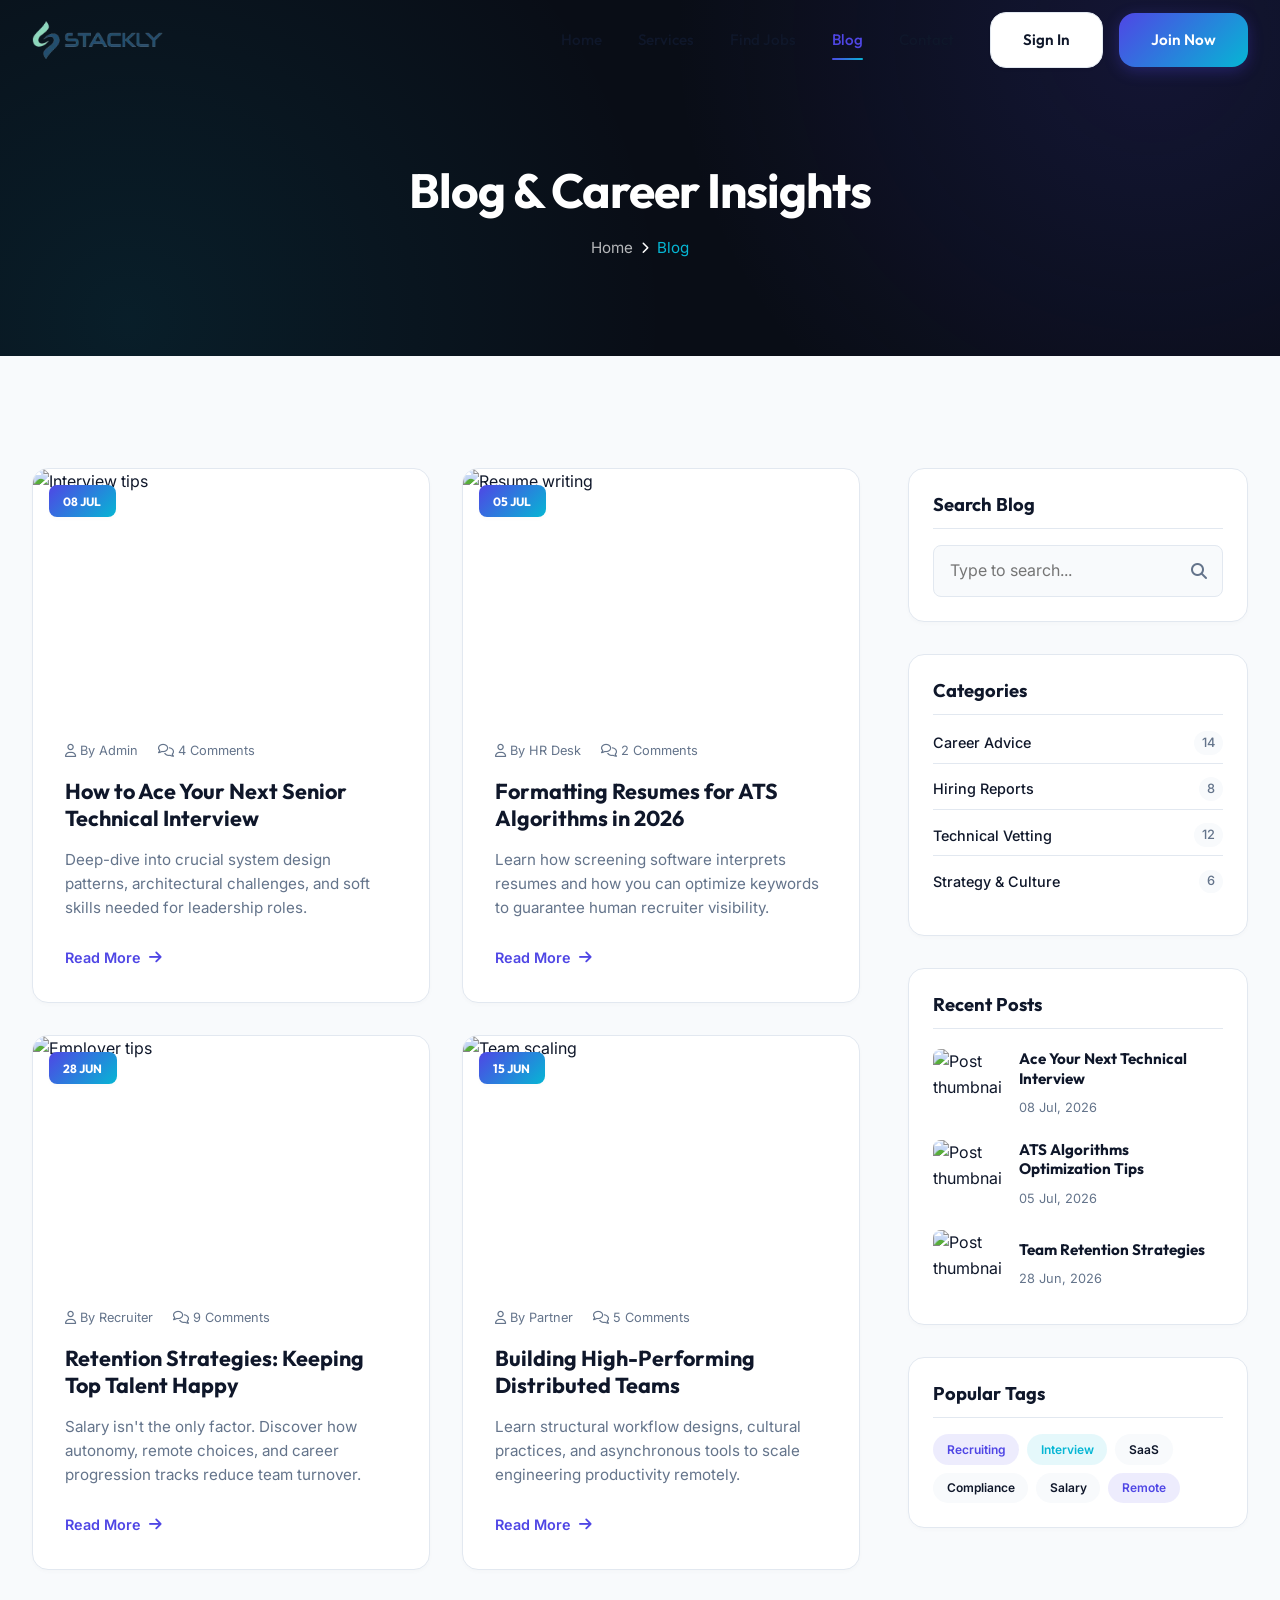
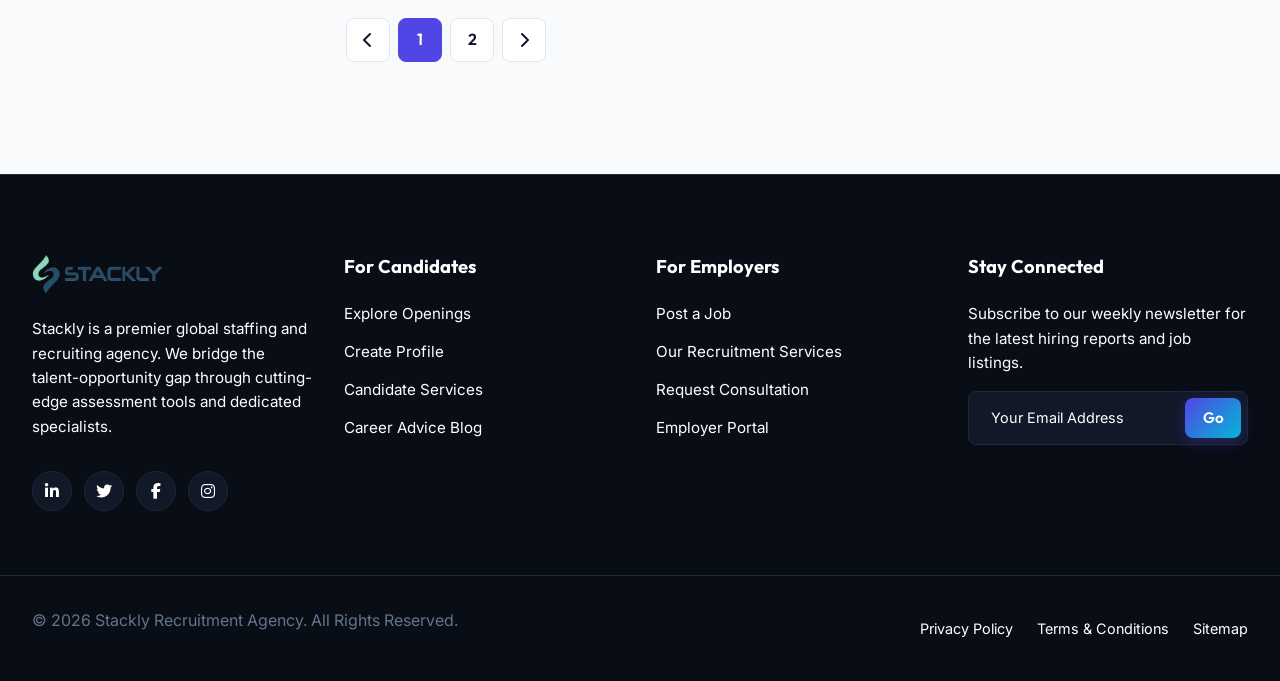
==== Blog.html @ 81d3db12 "Add files via upload" ====
<!DOCTYPE html>
<html lang="en">
<head>
    <meta charset="UTF-8">
    <meta name="viewport" content="width=device-width, initial-scale=1.0">
    <meta name="description" content="Read recruitment insight articles, career development resources, and staffing trends on the Stackly Recruitment Agency blog.">
    <title>Blog & Career Insights - Stackly Recruiting Agency</title>
    <!-- Stylesheet -->
    <link rel="stylesheet" href="css/style.css">
    <!-- FontAwesome for Icons -->
    <link rel="stylesheet" href="https://cdnjs.cloudflare.com/ajax/libs/font-awesome/6.4.0/css/all.min.css">
</head>
<body>

    <!-- ==========================================================================
       HEADER / NAVIGATION
       ========================================================================== -->
    <header class="header">
        <div class="container">
            <a href="index.html" class="logo">
                <img src="images/logo.webp" alt="Stackly Logo">
            </a>
            
            <nav class="nav-menu">
                <a href="index.html" class="nav-link">Home</a>
                <a href="service.html" class="nav-link">Services</a>
                <a href="Project.html" class="nav-link">Find Jobs</a>
                <a href="Blog.html" class="nav-link active">Blog</a>
                <a href="Contact.html" class="nav-link">Contact</a>
                <div class="nav-actions">
                    <a href="signin.html" class="btn btn-secondary">Sign In</a>
                    <a href="signup.html" class="btn btn-primary">Join Now</a>
                </div>
            </nav>
            
            <button class="mobile-nav-toggle" aria-label="Toggle Navigation">
                <i class="fas fa-bars"></i>
            </button>
        </div>
    </header>

    <!-- ==========================================================================
       INNER HERO BANNER
       ========================================================================== -->
    <section class="inner-hero">
        <div class="container">
            <h1>Blog & Career Insights</h1>
            <div class="breadcrumbs">
                <a href="index.html">Home</a>
                <i class="fas fa-chevron-right" style="font-size: 0.75rem;"></i>
                <span>Blog</span>
            </div>
        </div>
    </section>

    <!-- ==========================================================================
       BLOG SECTION (GRID + SIDEBAR)
       ========================================================================== -->
    <section class="section-padding">
        <div class="container">
            <div class="grid" style="grid-template-columns: 1fr 340px; gap: 3rem; align-items: start;">
                
                <!-- Blog posts grid -->
                <main class="reveal reveal-left">
                    <div class="grid grid-2">
                        <!-- Post 1 -->
                        <div class="blog-card">
                            <div class="blog-img-box">
                                <img src="https://images.unsplash.com/photo-1454165804606-c3d57bc86b40?q=80&w=400&auto=format&fit=crop" alt="Interview tips">
                                <span class="blog-date-badge">08 JUL</span>
                            </div>
                            <div class="blog-content">
                                <div class="blog-meta">
                                    <span><i class="far fa-user"></i> By Admin</span>
                                    <span><i class="far fa-comments"></i> 4 Comments</span>
                                </div>
                                <h3><a href="#">How to Ace Your Next Senior Technical Interview</a></h3>
                                <p>Deep-dive into crucial system design patterns, architectural challenges, and soft skills needed for leadership roles.</p>
                                <a href="#" class="read-more-link">Read More <i class="fas fa-arrow-right"></i></a>
                            </div>
                        </div>

                        <!-- Post 2 -->
                        <div class="blog-card">
                            <div class="blog-img-box">
                                <img src="https://images.unsplash.com/photo-1507679799987-c73779587ccf?q=80&w=400&auto=format&fit=crop" alt="Resume writing">
                                <span class="blog-date-badge">05 JUL</span>
                            </div>
                            <div class="blog-content">
                                <div class="blog-meta">
                                    <span><i class="far fa-user"></i> By HR Desk</span>
                                    <span><i class="far fa-comments"></i> 2 Comments</span>
                                </div>
                                <h3><a href="#">Formatting Resumes for ATS Algorithms in 2026</a></h3>
                                <p>Learn how screening software interprets resumes and how you can optimize keywords to guarantee human recruiter visibility.</p>
                                <a href="#" class="read-more-link">Read More <i class="fas fa-arrow-right"></i></a>
                            </div>
                        </div>

                        <!-- Post 3 -->
                        <div class="blog-card">
                            <div class="blog-img-box">
                                <img src="https://images.unsplash.com/photo-1517245386807-bb43f82c33c4?q=80&w=400&auto=format&fit=crop" alt="Employer tips">
                                <span class="blog-date-badge">28 JUN</span>
                            </div>
                            <div class="blog-content">
                                <div class="blog-meta">
                                    <span><i class="far fa-user"></i> By Recruiter</span>
                                    <span><i class="far fa-comments"></i> 9 Comments</span>
                                </div>
                                <h3><a href="#">Retention Strategies: Keeping Top Talent Happy</a></h3>
                                <p>Salary isn't the only factor. Discover how autonomy, remote choices, and career progression tracks reduce team turnover.</p>
                                <a href="#" class="read-more-link">Read More <i class="fas fa-arrow-right"></i></a>
                            </div>
                        </div>

                        <!-- Post 4 -->
                        <div class="blog-card">
                            <div class="blog-img-box">
                                <img src="https://images.unsplash.com/photo-1600880292203-757bb62b4baf?q=80&w=400&auto=format&fit=crop" alt="Team scaling">
                                <span class="blog-date-badge">15 JUN</span>
                            </div>
                            <div class="blog-content">
                                <div class="blog-meta">
                                    <span><i class="far fa-user"></i> By Partner</span>
                                    <span><i class="far fa-comments"></i> 5 Comments</span>
                                </div>
                                <h3><a href="#">Building High-Performing Distributed Teams</a></h3>
                                <p>Learn structural workflow designs, cultural practices, and asynchronous tools to scale engineering productivity remotely.</p>
                                <a href="#" class="read-more-link">Read More <i class="fas fa-arrow-right"></i></a>
                            </div>
                        </div>
                    </div>

                    <!-- Pagination -->
                    <div class="pagination" style="margin-top: 3rem;">
                        <a href="#" class="pagination-item"><i class="fas fa-chevron-left"></i></a>
                        <a href="#" class="pagination-item active">1</a>
                        <a href="#" class="pagination-item">2</a>
                        <a href="#" class="pagination-item"><i class="fas fa-chevron-right"></i></a>
                    </div>
                </main>
                
                <!-- Sidebar -->
                <aside class="reveal reveal-right">
                    <!-- Search Widget -->
                    <div class="job-sidebar" style="margin-bottom: 2rem; padding: 1.5rem;">
                        <h4 class="widget-title" style="margin-bottom: 1rem;">Search Blog</h4>
                        <div class="search-input-box">
                            <input type="text" placeholder="Type to search...">
                            <i class="fas fa-search"></i>
                        </div>
                    </div>
                    
                    <!-- Categories -->
                    <div class="job-sidebar" style="margin-bottom: 2rem; padding: 1.5rem;">
                        <h4 class="widget-title" style="margin-bottom: 1rem;">Categories</h4>
                        <div class="filter-list">
                            <label class="filter-list-item" style="cursor: pointer; border-bottom: 1px solid var(--border-color); padding-bottom: 0.5rem;">
                                Career Advice
                                <span>14</span>
                            </label>
                            <label class="filter-list-item" style="cursor: pointer; border-bottom: 1px solid var(--border-color); padding-bottom: 0.5rem;">
                                Hiring Reports
                                <span>8</span>
                            </label>
                            <label class="filter-list-item" style="cursor: pointer; border-bottom: 1px solid var(--border-color); padding-bottom: 0.5rem;">
                                Technical Vetting
                                <span>12</span>
                            </label>
                            <label class="filter-list-item" style="cursor: pointer; padding-bottom: 0.25rem;">
                                Strategy & Culture
                                <span>6</span>
                            </label>
                        </div>
                    </div>
                    
                    <!-- Recent Posts -->
                    <div class="job-sidebar" style="margin-bottom: 2rem; padding: 1.5rem;">
                        <h4 class="widget-title" style="margin-bottom: 1.25rem;">Recent Posts</h4>
                        <div class="recent-post-item">
                            <img src="https://images.unsplash.com/photo-1454165804606-c3d57bc86b40?q=80&w=70&auto=format&fit=crop" alt="Post thumbnail">
                            <div class="recent-post-info">
                                <h5><a href="#">Ace Your Next Technical Interview</a></h5>
                                <span>08 Jul, 2026</span>
                            </div>
                        </div>
                        <div class="recent-post-item">
                            <img src="https://images.unsplash.com/photo-1507679799987-c73779587ccf?q=80&w=70&auto=format&fit=crop" alt="Post thumbnail">
                            <div class="recent-post-info">
                                <h5><a href="#">ATS Algorithms Optimization Tips</a></h5>
                                <span>05 Jul, 2026</span>
                            </div>
                        </div>
                        <div class="recent-post-item" style="margin-bottom: 0;">
                            <img src="https://images.unsplash.com/photo-1517245386807-bb43f82c33c4?q=80&w=70&auto=format&fit=crop" alt="Post thumbnail">
                            <div class="recent-post-info">
                                <h5><a href="#">Team Retention Strategies</a></h5>
                                <span>28 Jun, 2026</span>
                            </div>
                        </div>
                    </div>

                    <!-- Tags -->
                    <div class="job-sidebar" style="padding: 1.5rem;">
                        <h4 class="widget-title" style="margin-bottom: 1rem;">Popular Tags</h4>
                        <div class="job-tags" style="margin-bottom: 0;">
                            <a href="#" class="badge badge-primary">Recruiting</a>
                            <a href="#" class="badge badge-secondary">Interview</a>
                            <a href="#" class="badge" style="background-color: var(--bg-main);">SaaS</a>
                            <a href="#" class="badge" style="background-color: var(--bg-main);">Compliance</a>
                            <a href="#" class="badge" style="background-color: var(--bg-main);">Salary</a>
                            <a href="#" class="badge badge-primary">Remote</a>
                        </div>
                    </div>
                </aside>
                
            </div>
        </div>
    </section>

    <!-- ==========================================================================
       FOOTER
       ========================================================================== -->
    <footer class="footer">
        <div class="footer-top">
            <div class="container">
                <div class="grid grid-4">
                    <!-- Column 1: Info -->
                    <div>
                        <a href="index.html" class="footer-logo">
                            <img src="images/logo.webp" alt="Stackly Logo">
                        </a>
                        <p class="footer-desc">Stackly is a premier global staffing and recruiting agency. We bridge the talent-opportunity gap through cutting-edge assessment tools and dedicated specialists.</p>
                        <div class="footer-socials">
                            <a href="#" aria-label="Follow us on LinkedIn"><i class="fab fa-linkedin-in"></i></a>
                            <a href="#" aria-label="Follow us on Twitter"><i class="fab fa-twitter"></i></a>
                            <a href="#" aria-label="Follow us on Facebook"><i class="fab fa-facebook-f"></i></a>
                            <a href="#" aria-label="Follow us on Instagram"><i class="fab fa-instagram"></i></a>
                        </div>
                    </div>
                    <!-- Column 2: Quick Links -->
                    <div>
                        <h4 class="footer-title">For Candidates</h4>
                        <div class="footer-links">
                            <a href="Project.html">Explore Openings</a>
                            <a href="signup.html">Create Profile</a>
                            <a href="service.html">Candidate Services</a>
                            <a href="Blog.html">Career Advice Blog</a>
                        </div>
                    </div>
                    <!-- Column 3: Quick Links -->
                    <div>
                        <h4 class="footer-title">For Employers</h4>
                        <div class="footer-links">
                            <a href="signup.html">Post a Job</a>
                            <a href="service.html">Our Recruitment Services</a>
                            <a href="Contact.html">Request Consultation</a>
                            <a href="signin.html">Employer Portal</a>
                        </div>
                    </div>
                    <!-- Column 4: Newsletter -->
                    <div>
                        <h4 class="footer-title">Stay Connected</h4>
                        <p class="footer-desc" style="margin-bottom: 1rem;">Subscribe to our weekly newsletter for the latest hiring reports and job listings.</p>
                        <form id="newsletter-form" class="newsletter-form">
                            <div class="newsletter-input-group">
                                <input type="email" placeholder="Your Email Address" required>
                                <button type="submit" class="btn btn-primary" style="border-radius: var(--radius-sm);">Go</button>
                            </div>
                        </form>
                    </div>
                </div>
            </div>
        </div>
        
        <div class="footer-bottom">
            <div class="container flex-between">
                <p>&copy; 2026 Stackly Recruitment Agency. All Rights Reserved.</p>
                <div class="footer-bottom-links">
                    <a href="#">Privacy Policy</a>
                    <a href="#">Terms & Conditions</a>
                    <a href="404.html">Sitemap</a>
                </div>
            </div>
        </div>
    </footer>

    <!-- Script file -->
    <script src="js/script.js"></script>
</body>
</html>
---- css/style.css ----
@import url('https://fonts.googleapis.com/css2?family=Inter:wght@300;400;500;600;700&family=Outfit:wght@400;500;600;700;800&display=swap');

/* ==========================================================================
   DESIGN SYSTEM & VARIABLES
   ========================================================================== */
:root {
    /* Color Palette */
    --primary: #4f46e5;
    --primary-hover: #4338ca;
    --primary-light: rgba(79, 70, 229, 0.1);
    --secondary: #06b6d4;
    --secondary-hover: #0891b2;
    --secondary-light: rgba(6, 182, 212, 0.1);
    --accent: #f59e0b;
    
    /* Light Mode Colors */
    --bg-main: #f8fafc;
    --bg-card: #ffffff;
    --bg-header: rgba(255, 255, 255, 0.8);
    --text-main: #0f172a;
    --text-muted: #64748b;
    --border-color: #e2e8f0;
    
    /* Dark Mode Colors (For specific sections/cards or future toggle) */
    --dark-bg: #090d16;
    --dark-card: #111827;
    --dark-border: #1f2937;
    
    /* Gradients */
    --gradient-primary: linear-gradient(135deg, #4f46e5 0%, #06b6d4 100%);
    --gradient-hover: linear-gradient(135deg, #06b6d4 0%, #4f46e5 100%);
    --gradient-dark: linear-gradient(180deg, #090d16 0%, #111827 100%);
    --gradient-soft: linear-gradient(135deg, rgba(79, 70, 229, 0.05) 0%, rgba(6, 182, 212, 0.05) 100%);
    
    /* Shadows */
    --shadow-sm: 0 2px 4px rgba(0, 0, 0, 0.02);
    --shadow-md: 0 10px 25px -5px rgba(0, 0, 0, 0.04), 0 8px 10px -6px rgba(0, 0, 0, 0.04);
    --shadow-lg: 0 20px 40px -15px rgba(15, 23, 42, 0.08);
    --shadow-glow: 0 0 25px rgba(79, 70, 229, 0.15);
    
    /* Typography */
    --font-heading: 'Outfit', sans-serif;
    --font-body: 'Inter', sans-serif;
    
    /* Transitions */
    --transition-fast: 0.2s cubic-bezier(0.4, 0, 0.2, 1);
    --transition-normal: 0.4s cubic-bezier(0.4, 0, 0.2, 1);
    --transition-slow: 0.6s cubic-bezier(0.4, 0, 0.2, 1);
    
    /* Radius */
    --radius-sm: 8px;
    --radius-md: 16px;
    --radius-lg: 24px;
    --radius-full: 9999px;
    
    /* Layout */
    --header-height: 80px;
    --container-width: 1280px;
}

/* Dark theme elements selector override */
.dark-theme-section {
    --bg-main: var(--dark-bg);
    --bg-card: var(--dark-card);
    --text-main: #f8fafc;
    --text-muted: #94a3b8;
    --border-color: var(--dark-border);
}

/* ==========================================================================
   RESET & BASE STYLES
   ========================================================================== */
*, *::before, *::after {
    box-sizing: border-box;
    margin: 0;
    padding: 0;
}

html {
    scroll-behavior: smooth;
    font-size: 16px;
    -webkit-text-size-adjust: 100%;
}

body {
    background-color: var(--bg-main);
    color: var(--text-main);
    font-family: var(--font-body);
    line-height: 1.6;
    overflow-x: hidden;
    transition: background-color var(--transition-normal), color var(--transition-normal);
}

a {
    color: inherit;
    text-decoration: none;
    transition: color var(--transition-fast);
}

img {
    max-width: 100%;
    height: auto;
    display: block;
}

ul, ol {
    list-style: none;
}

button, input, textarea, select {
    font: inherit;
    color: inherit;
    background: none;
    border: none;
    outline: none;
}

button {
    cursor: pointer;
}

/* Custom Scrollbar */
::-webkit-scrollbar {
    width: 10px;
}
::-webkit-scrollbar-track {
    background: var(--bg-main);
}
::-webkit-scrollbar-thumb {
    background: var(--border-color);
    border-radius: var(--radius-full);
    border: 3px solid var(--bg-main);
}
::-webkit-scrollbar-thumb:hover {
    background: var(--text-muted);
}

/* ==========================================================================
   TYPOGRAPHY
   ========================================================================== */
h1, h2, h3, h4, h5, h6 {
    font-family: var(--font-heading);
    font-weight: 700;
    line-height: 1.25;
    color: var(--text-main);
}

h1 { font-size: 3.5rem; letter-spacing: -0.02em; }
h2 { font-size: 2.5rem; letter-spacing: -0.01em; }
h3 { font-size: 1.8rem; }
h4 { font-size: 1.4rem; }
h5 { font-size: 1.15rem; }
h6 { font-size: 1rem; }

p {
    color: var(--text-muted);
    font-size: 1rem;
    margin-bottom: 1rem;
}

.gradient-text {
    background: var(--gradient-primary);
    -webkit-background-clip: text;
    -webkit-text-fill-color: transparent;
    display: inline-block;
}

/* ==========================================================================
   UTILITY & LAYOUT CLASSES
   ========================================================================== */
.container {
    width: 100%;
    max-width: var(--container-width);
    margin: 0 auto;
    padding: 0 2rem;
}

.grid {
    display: grid;
    gap: 2rem;
}

.grid-2 { grid-template-columns: repeat(2, 1fr); }
.grid-3 { grid-template-columns: repeat(3, 1fr); }
.grid-4 { grid-template-columns: repeat(4, 1fr); }

.flex {
    display: flex;
    align-items: center;
    gap: 1rem;
}

.flex-between {
    display: flex;
    align-items: center;
    justify-content: space-between;
}

.section-padding {
    padding: 7rem 0;
}

.text-center { text-align: center; }

.section-header {
    max-width: 600px;
    margin: 0 auto 4rem auto;
}

.section-subtitle {
    font-family: var(--font-heading);
    font-weight: 600;
    text-transform: uppercase;
    letter-spacing: 0.1em;
    font-size: 0.85rem;
    color: var(--primary);
    margin-bottom: 0.75rem;
    display: inline-block;
    padding: 0.25rem 0.75rem;
    background-color: var(--primary-light);
    border-radius: var(--radius-full);
}

.section-title {
    margin-bottom: 1.25rem;
}

/* ==========================================================================
   BUTTONS & BADGES
   ========================================================================== */
.btn {
    display: inline-flex;
    align-items: center;
    justify-content: center;
    gap: 0.5rem;
    padding: 0.9rem 2rem;
    font-family: var(--font-heading);
    font-weight: 600;
    font-size: 0.95rem;
    border-radius: var(--radius-md);
    transition: all var(--transition-fast);
    position: relative;
    overflow: hidden;
    z-index: 1;
}

.btn::before {
    content: '';
    position: absolute;
    top: 0;
    left: 0;
    width: 100%;
    height: 100%;
    background: var(--gradient-hover);
    z-index: -1;
    opacity: 0;
    transition: opacity var(--transition-fast);
}

.btn-primary {
    background: var(--gradient-primary);
    color: #ffffff;
    box-shadow: 0 4px 15px rgba(79, 70, 229, 0.3);
}

.btn-primary:hover {
    box-shadow: 0 6px 20px rgba(79, 70, 229, 0.4);
    transform: translateY(-2px);
}

.btn-primary:hover::before {
    opacity: 1;
}

.btn-secondary {
    background-color: var(--bg-card);
    color: var(--text-main);
    border: 1px solid var(--border-color);
    box-shadow: var(--shadow-sm);
}

.btn-secondary:hover {
    background-color: var(--primary);
    color: #ffffff;
    border-color: var(--primary);
    transform: translateY(-2px);
    box-shadow: var(--shadow-md);
}

.btn-icon {
    width: 48px;
    height: 48px;
    padding: 0;
    border-radius: var(--radius-full);
}

.badge {
    display: inline-flex;
    align-items: center;
    padding: 0.35rem 0.85rem;
    font-size: 0.75rem;
    font-weight: 600;
    border-radius: var(--radius-full);
    gap: 0.35rem;
}

.badge-primary { background-color: var(--primary-light); color: var(--primary); }
.badge-secondary { background-color: var(--secondary-light); color: var(--secondary); }
.badge-success { background-color: rgba(16, 185, 129, 0.1); color: #10b981; }
.badge-warning { background-color: rgba(245, 158, 11, 0.1); color: #f59e0b; }

/* ==========================================================================
   HEADER & NAVIGATION
   ========================================================================== */
.header {
    position: fixed;
    top: 0;
    left: 0;
    width: 100%;
    height: var(--header-height);
    background-color: transparent;
    z-index: 1000;
    transition: all var(--transition-normal);
}

.header.scrolled {
    background-color: var(--bg-header);
    backdrop-filter: blur(12px);
    box-shadow: var(--shadow-sm);
    border-bottom: 1px solid var(--border-color);
    height: 70px;
}

.header .container {
    height: 100%;
    display: flex;
    align-items: center;
    justify-content: space-between;
}

.logo img {
    height: 38px;
    width: auto;
}

.nav-menu {
    display: flex;
    align-items: center;
    gap: 2.25rem;
}

.nav-link {
    font-family: var(--font-heading);
    font-weight: 500;
    font-size: 0.95rem;
    color: var(--text-main);
    position: relative;
    padding: 0.5rem 0;
}

.nav-link::after {
    content: '';
    position: absolute;
    bottom: 0;
    left: 0;
    width: 0;
    height: 2px;
    background: var(--gradient-primary);
    transition: width var(--transition-fast);
    border-radius: var(--radius-full);
}

.nav-link:hover, .nav-link.active {
    color: var(--primary);
}

.nav-link:hover::after, .nav-link.active::after {
    width: 100%;
}

.nav-actions {
    display: flex;
    align-items: center;
    gap: 1rem;
}

.mobile-nav-toggle {
    display: none;
    font-size: 1.5rem;
    color: var(--text-main);
}

/* Mobile Dropdown Styling */
@media (max-width: 991px) {
    .mobile-nav-toggle {
        display: block;
    }
    
    .nav-menu {
        position: fixed;
        top: var(--header-height);
        left: -100%;
        width: 100%;
        height: calc(100vh - var(--header-height));
        background-color: var(--bg-card);
        flex-direction: column;
        align-items: stretch;
        padding: 2rem;
        gap: 1.5rem;
        box-shadow: var(--shadow-lg);
        transition: left var(--transition-normal);
        overflow-y: auto;
    }
    
    .nav-menu.active {
        left: 0;
    }
    
    .nav-menu .nav-link {
        font-size: 1.15rem;
        border-bottom: 1px solid var(--border-color);
        padding-bottom: 0.75rem;
    }
    
    .nav-actions {
        width: 100%;
        flex-direction: column;
        margin-top: 1rem;
    }
    
    .nav-actions .btn {
        width: 100%;
    }
}

/* ==========================================================================
   HERO SECTIONS
   ========================================================================== */
.hero {
    min-height: 100vh;
    padding-top: calc(var(--header-height) + 3rem);
    display: flex;
    align-items: center;
    background-image: radial-gradient(circle at 80% 20%, rgba(6, 182, 212, 0.08) 0%, transparent 40%),
                      radial-gradient(circle at 10% 80%, rgba(79, 70, 229, 0.05) 0%, transparent 50%);
    position: relative;
    overflow: hidden;
}

.hero-content {
    max-width: 650px;
}

.hero-badge {
    display: inline-flex;
    align-items: center;
    gap: 0.5rem;
    padding: 0.5rem 1rem;
    background-color: var(--bg-card);
    border: 1px solid var(--border-color);
    box-shadow: var(--shadow-sm);
    border-radius: var(--radius-full);
    margin-bottom: 1.5rem;
    font-size: 0.85rem;
    font-weight: 500;
}

.hero-badge span {
    width: 8px;
    height: 8px;
    background-color: var(--secondary);
    border-radius: var(--radius-full);
    display: inline-block;
    position: relative;
}

.hero-badge span::after {
    content: '';
    position: absolute;
    top: 0;
    left: 0;
    width: 100%;
    height: 100%;
    background-color: var(--secondary);
    border-radius: var(--radius-full);
    animation: pulse 1.5s infinite;
}

.hero-title {
    font-size: 4rem;
    font-weight: 800;
    line-height: 1.1;
    margin-bottom: 1.5rem;
}

.hero-desc {
    font-size: 1.15rem;
    margin-bottom: 2.5rem;
}

/* Job Search Widget in Hero */
.search-widget {
    background-color: var(--bg-card);
    padding: 0.75rem;
    border-radius: var(--radius-md);
    box-shadow: var(--shadow-lg);
    border: 1px solid var(--border-color);
    display: grid;
    grid-template-columns: 1fr 1fr 1fr auto;
    gap: 0.5rem;
    align-items: center;
}

.search-input-group {
    position: relative;
    border-right: 1px solid var(--border-color);
    padding: 0.5rem 1rem;
    display: flex;
    align-items: center;
    gap: 0.5rem;
}

.search-input-group:nth-child(3) {
    border-right: none;
}

.search-input-group i {
    color: var(--primary);
    font-size: 1.1rem;
}

.search-input-group input, .search-input-group select {
    width: 100%;
    color: var(--text-main);
    font-size: 0.9rem;
}

.search-input-group select {
    cursor: pointer;
}

@media (max-width: 768px) {
    .search-widget {
        grid-template-columns: 1fr;
        padding: 1.5rem;
        gap: 1rem;
    }
    
    .search-input-group {
        border-right: none;
        border-bottom: 1px solid var(--border-color);
        padding: 0.75rem 0;
    }
}

/* Floating Elements in Hero */
.hero-image-wrapper {
    position: relative;
}

.hero-image {
    width: 100%;
    max-width: 550px;
    margin: 0 auto;
    border-radius: var(--radius-lg);
    box-shadow: var(--shadow-lg);
    animation: float 6s ease-in-out infinite;
}

.floating-card {
    position: absolute;
    background-color: var(--bg-card);
    border-radius: var(--radius-md);
    box-shadow: var(--shadow-lg);
    border: 1px solid var(--border-color);
    padding: 1rem;
    display: flex;
    align-items: center;
    gap: 0.75rem;
    z-index: 2;
    animation: float-opposite 7s ease-in-out infinite;
}

.floating-card-1 {
    top: 15%;
    left: -10%;
}

.floating-card-2 {
    bottom: 15%;
    right: -5%;
    animation-delay: 1.5s;
}

.floating-icon {
    width: 44px;
    height: 44px;
    border-radius: var(--radius-sm);
    display: flex;
    align-items: center;
    justify-content: center;
    background-color: var(--primary-light);
    color: var(--primary);
    font-size: 1.25rem;
}

.floating-info h5 {
    font-size: 1rem;
    margin-bottom: 0.15rem;
}

.floating-info p {
    font-size: 0.75rem;
    margin-bottom: 0;
}

/* Inner Page Banner Hero */
.inner-hero {
    padding: 10rem 0 6rem 0;
    background-color: var(--dark-bg);
    background-image: radial-gradient(circle at 90% 10%, rgba(79, 70, 229, 0.15) 0%, transparent 40%),
                      radial-gradient(circle at 10% 90%, rgba(6, 182, 212, 0.1) 0%, transparent 45%);
    color: #ffffff;
    text-align: center;
}

.inner-hero h1 {
    color: #ffffff;
    font-size: 3rem;
    margin-bottom: 1rem;
}

.breadcrumbs {
    display: flex;
    align-items: center;
    justify-content: center;
    gap: 0.5rem;
    font-size: 0.95rem;
    color: var(--text-muted-dark);
}

.breadcrumbs a {
    color: rgba(255, 255, 255, 0.7);
}

.breadcrumbs a:hover {
    color: var(--secondary);
}

.breadcrumbs span {
    color: var(--secondary);
}

/* ==========================================================================
   STATS SECTION
   ========================================================================== */
.stats-bar {
    background-color: var(--bg-card);
    border-radius: var(--radius-lg);
    box-shadow: var(--shadow-lg);
    border: 1px solid var(--border-color);
    padding: 2.5rem;
    margin-top: -4rem;
    position: relative;
    z-index: 10;
}

.stat-item {
    text-align: center;
    border-right: 1px solid var(--border-color);
}

.stat-item:last-child {
    border-right: none;
}

.stat-num {
    font-size: 3rem;
    font-family: var(--font-heading);
    font-weight: 800;
    color: var(--primary);
    line-height: 1.1;
    margin-bottom: 0.5rem;
}

.stat-num span {
    color: var(--secondary);
}

.stat-label {
    font-size: 0.9rem;
    font-weight: 500;
    color: var(--text-muted);
    text-transform: uppercase;
    letter-spacing: 0.05em;
}

@media (max-width: 768px) {
    .stats-bar {
        margin-top: -2rem;
        padding: 1.5rem;
    }
    
    .stats-bar .grid {
        grid-template-columns: 1fr 1fr;
    }
    
    .stat-item:nth-child(2) {
        border-right: none;
    }
    
    .stat-item:nth-child(3) {
        margin-top: 1.5rem;
    }
    
    .stat-item:nth-child(4) {
        margin-top: 1.5rem;
        border-right: none;
    }
}

/* ==========================================================================
   SERVICES SECTION
   ========================================================================== */
.service-card {
    background-color: var(--bg-card);
    border-radius: var(--radius-md);
    border: 1px solid var(--border-color);
    padding: 2.5rem;
    box-shadow: var(--shadow-sm);
    transition: all var(--transition-normal);
    position: relative;
    overflow: hidden;
}

.service-card::after {
    content: '';
    position: absolute;
    bottom: 0;
    left: 0;
    width: 100%;
    height: 4px;
    background: var(--gradient-primary);
    transform: scaleX(0);
    transform-origin: left;
    transition: transform var(--transition-normal);
}

.service-icon-box {
    width: 60px;
    height: 60px;
    border-radius: var(--radius-sm);
    background-color: var(--primary-light);
    color: var(--primary);
    display: flex;
    align-items: center;
    justify-content: center;
    font-size: 1.75rem;
    margin-bottom: 1.75rem;
    transition: all var(--transition-fast);
}

.service-card h3 {
    margin-bottom: 1rem;
    font-size: 1.4rem;
}

.service-card p {
    margin-bottom: 1.5rem;
    font-size: 0.95rem;
}

.read-more-link {
    display: inline-flex;
    align-items: center;
    gap: 0.5rem;
    font-weight: 600;
    font-size: 0.9rem;
    color: var(--primary);
}

.read-more-link i {
    transition: transform var(--transition-fast);
}

.service-card:hover {
    transform: translateY(-8px);
    box-shadow: var(--shadow-lg);
    border-color: transparent;
}

.service-card:hover::after {
    transform: scaleX(1);
}

.service-card:hover .service-icon-box {
    background: var(--gradient-primary);
    color: #ffffff;
    transform: rotate(6deg);
}

.service-card:hover .read-more-link i {
    transform: translateX(5px);
}

/* ==========================================================================
   ABOUT & INTERACTIVE GRID SECTIONS
   ========================================================================== */
.about-image-grid {
    position: relative;
    padding-right: 2rem;
    padding-bottom: 2rem;
}

.about-img-1 {
    width: 85%;
    border-radius: var(--radius-lg);
    box-shadow: var(--shadow-md);
}

.about-img-2 {
    position: absolute;
    width: 55%;
    bottom: 0;
    right: 0;
    border-radius: var(--radius-md);
    box-shadow: var(--shadow-lg);
    border: 6px solid var(--bg-card);
}

.about-badge {
    position: absolute;
    top: 10%;
    right: 5%;
    background: var(--gradient-primary);
    color: #ffffff;
    padding: 1.5rem;
    border-radius: var(--radius-md);
    box-shadow: var(--shadow-lg);
    text-align: center;
    min-width: 120px;
}

.about-badge h4 {
    font-size: 2.25rem;
    color: #ffffff;
}

.about-badge p {
    font-size: 0.75rem;
    text-transform: uppercase;
    font-weight: 600;
    letter-spacing: 0.1em;
    color: rgba(255, 255, 255, 0.9);
    margin-bottom: 0;
}

.about-list {
    margin: 2rem 0;
}

.about-list-item {
    display: flex;
    align-items: flex-start;
    gap: 0.75rem;
    margin-bottom: 1rem;
}

.about-list-item i {
    color: var(--secondary);
    font-size: 1.15rem;
    margin-top: 0.25rem;
}

.about-list-item p {
    font-size: 0.95rem;
    margin-bottom: 0;
    font-weight: 500;
    color: var(--text-main);
}

/* ==========================================================================
   JOBS / PROJECTS SECTION
   ========================================================================== */
.filter-tabs {
    display: flex;
    justify-content: center;
    gap: 1rem;
    margin-bottom: 3rem;
    flex-wrap: wrap;
}

.filter-btn {
    padding: 0.6rem 1.5rem;
    font-family: var(--font-heading);
    font-weight: 600;
    font-size: 0.9rem;
    border-radius: var(--radius-full);
    border: 1px solid var(--border-color);
    background-color: var(--bg-card);
    transition: all var(--transition-fast);
}

.filter-btn.active, .filter-btn:hover {
    background-color: var(--primary);
    color: #ffffff;
    border-color: var(--primary);
    box-shadow: var(--shadow-sm);
}

/* Job Card Grid & Card styling */
.job-card {
    background-color: var(--bg-card);
    border-radius: var(--radius-md);
    border: 1px solid var(--border-color);
    padding: 2rem;
    box-shadow: var(--shadow-sm);
    transition: all var(--transition-normal);
    display: flex;
    flex-direction: column;
    justify-content: space-between;
}

.job-card-header {
    display: flex;
    justify-content: space-between;
    align-items: flex-start;
    margin-bottom: 1.25rem;
}

.company-logo-box {
    width: 50px;
    height: 50px;
    border-radius: var(--radius-sm);
    background-color: var(--bg-main);
    display: flex;
    align-items: center;
    justify-content: center;
    border: 1px solid var(--border-color);
}

.company-logo-box img {
    max-width: 32px;
    max-height: 32px;
}

.bookmark-btn {
    width: 36px;
    height: 36px;
    border-radius: var(--radius-full);
    background-color: var(--bg-main);
    display: flex;
    align-items: center;
    justify-content: center;
    color: var(--text-muted);
    font-size: 0.9rem;
    transition: all var(--transition-fast);
}

.bookmark-btn:hover, .bookmark-btn.active {
    background-color: var(--primary-light);
    color: var(--primary);
}

.job-details h4 {
    margin-bottom: 0.35rem;
    font-size: 1.2rem;
}

.job-details h4:hover {
    color: var(--primary);
}

.company-meta {
    font-size: 0.85rem;
    color: var(--text-muted);
    display: flex;
    align-items: center;
    gap: 0.75rem;
    margin-bottom: 1rem;
}

.job-tags {
    display: flex;
    flex-wrap: wrap;
    gap: 0.5rem;
    margin-bottom: 1.5rem;
}

.job-card-footer {
    border-top: 1px solid var(--border-color);
    padding-top: 1.25rem;
    display: flex;
    justify-content: space-between;
    align-items: center;
}

.job-salary {
    font-family: var(--font-heading);
    font-weight: 700;
    color: var(--primary);
    font-size: 1.15rem;
}

.job-salary span {
    font-size: 0.8rem;
    color: var(--text-muted);
    font-weight: 500;
}

.job-card:hover {
    transform: translateY(-5px);
    box-shadow: var(--shadow-lg);
    border-color: rgba(79, 70, 229, 0.2);
}

/* Sidebar Search Filters for Job/Project page */
.job-sidebar {
    background-color: var(--bg-card);
    border-radius: var(--radius-md);
    border: 1px solid var(--border-color);
    padding: 2rem;
    box-shadow: var(--shadow-sm);
    height: fit-content;
}

.sidebar-widget {
    margin-bottom: 2.25rem;
}

.sidebar-widget:last-child {
    margin-bottom: 0;
}

.widget-title {
    margin-bottom: 1.25rem;
    padding-bottom: 0.75rem;
    border-bottom: 1px solid var(--border-color);
    font-size: 1.15rem;
}

.search-input-box {
    position: relative;
    width: 100%;
}

.search-input-box input {
    width: 100%;
    padding: 0.75rem 2.5rem 0.75rem 1rem;
    border: 1px solid var(--border-color);
    border-radius: var(--radius-sm);
    color: var(--text-main);
    background-color: var(--bg-main);
}

.search-input-box i {
    position: absolute;
    right: 1rem;
    top: 50%;
    transform: translateY(-50%);
    color: var(--text-muted);
}

.filter-list-item {
    display: flex;
    align-items: center;
    gap: 0.75rem;
    margin-bottom: 0.85rem;
    font-size: 0.9rem;
    font-weight: 500;
    cursor: pointer;
}

.filter-list-item input[type="checkbox"] {
    width: 16px;
    height: 16px;
    border-radius: 4px;
    accent-color: var(--primary);
    cursor: pointer;
}

.filter-list-item span {
    margin-left: auto;
    color: var(--text-muted);
    font-size: 0.8rem;
    background-color: var(--bg-main);
    padding: 0.1rem 0.5rem;
    border-radius: var(--radius-full);
}

/* Pagination */
.pagination {
    display: flex;
    justify-content: center;
    align-items: center;
    gap: 0.5rem;
    margin-top: 4rem;
}

.pagination-item {
    width: 44px;
    height: 44px;
    border-radius: var(--radius-sm);
    display: flex;
    align-items: center;
    justify-content: center;
    font-family: var(--font-heading);
    font-weight: 600;
    border: 1px solid var(--border-color);
    background-color: var(--bg-card);
    transition: all var(--transition-fast);
}

.pagination-item:hover, .pagination-item.active {
    background-color: var(--primary);
    color: #ffffff;
    border-color: var(--primary);
}

/* ==========================================================================
   PROCESS / HOW IT WORKS SECTION
   ========================================================================== */
.process-section {
    background-color: var(--dark-bg);
    color: #ffffff;
    position: relative;
    overflow: hidden;
}

.process-section .section-title, .process-section h3 {
    color: #ffffff;
}

.process-step-container {
    position: relative;
}

.process-step-line {
    position: absolute;
    top: 55px;
    left: 10%;
    right: 10%;
    height: 2px;
    background-color: var(--dark-border);
    z-index: 1;
}

.process-step {
    text-align: center;
    position: relative;
    z-index: 2;
}

.process-step-num {
    width: 70px;
    height: 70px;
    background: var(--gradient-primary);
    color: #ffffff;
    border-radius: var(--radius-full);
    display: flex;
    align-items: center;
    justify-content: center;
    font-family: var(--font-heading);
    font-weight: 800;
    font-size: 1.5rem;
    margin: 0 auto 1.5rem auto;
    border: 6px solid var(--dark-bg);
    box-shadow: var(--shadow-glow);
}

.process-step h3 {
    margin-bottom: 0.75rem;
    font-size: 1.25rem;
}

.process-step p {
    color: var(--text-muted-dark);
    font-size: 0.9rem;
    max-width: 250px;
    margin: 0 auto;
}

@media (max-width: 768px) {
    .process-step-line {
        display: none;
    }
    
    .process-step {
        margin-bottom: 2.5rem;
    }
    
    .process-step:last-child {
        margin-bottom: 0;
    }
}

/* ==========================================================================
   TESTIMONIALS SECTION
   ========================================================================== */
.testimonial-card {
    background-color: var(--bg-card);
    border-radius: var(--radius-md);
    border: 1px solid var(--border-color);
    padding: 3rem;
    box-shadow: var(--shadow-sm);
    position: relative;
    transition: all var(--transition-normal);
}

.testimonial-quote-icon {
    position: absolute;
    top: 2rem;
    right: 2rem;
    font-size: 3rem;
    color: rgba(79, 70, 229, 0.05);
}

.testimonial-stars {
    color: var(--accent);
    margin-bottom: 1.25rem;
}

.testimonial-card p {
    font-size: 1.1rem;
    font-style: italic;
    color: var(--text-main);
    line-height: 1.7;
    margin-bottom: 2rem;
}

.testimonial-author {
    display: flex;
    align-items: center;
    gap: 1rem;
}

.testimonial-author img {
    width: 60px;
    height: 60px;
    border-radius: var(--radius-full);
    object-fit: cover;
}

.testimonial-author-info h4 {
    font-size: 1.1rem;
    margin-bottom: 0.15rem;
}

.testimonial-author-info p {
    font-size: 0.85rem;
    margin-bottom: 0;
    color: var(--text-muted);
    font-style: normal;
}

/* ==========================================================================
   BLOG / NEWS SECTION
   ========================================================================== */
.blog-card {
    background-color: var(--bg-card);
    border-radius: var(--radius-md);
    border: 1px solid var(--border-color);
    overflow: hidden;
    box-shadow: var(--shadow-sm);
    transition: all var(--transition-normal);
}

.blog-img-box {
    position: relative;
    overflow: hidden;
}

.blog-img-box img {
    width: 100%;
    height: 240px;
    object-fit: cover;
    transition: transform var(--transition-slow);
}

.blog-date-badge {
    position: absolute;
    top: 1rem;
    left: 1rem;
    background: var(--gradient-primary);
    color: #ffffff;
    padding: 0.4rem 0.9rem;
    font-family: var(--font-heading);
    font-weight: 700;
    font-size: 0.75rem;
    border-radius: var(--radius-sm);
    box-shadow: var(--shadow-sm);
}

.blog-content {
    padding: 2rem;
}

.blog-meta {
    display: flex;
    align-items: center;
    gap: 1.25rem;
    font-size: 0.8rem;
    color: var(--text-muted);
    margin-bottom: 1rem;
}

.blog-meta a:hover {
    color: var(--primary);
}

.blog-card h3 {
    font-size: 1.35rem;
    margin-bottom: 1rem;
}

.blog-card h3:hover {
    color: var(--primary);
}

.blog-card p {
    font-size: 0.95rem;
    margin-bottom: 1.5rem;
}

.blog-card:hover {
    transform: translateY(-6px);
    box-shadow: var(--shadow-lg);
    border-color: rgba(79, 70, 229, 0.15);
}

.blog-card:hover .blog-img-box img {
    transform: scale(1.08);
}

/* Sidebar recent posts */
.recent-post-item {
    display: flex;
    align-items: center;
    gap: 1rem;
    margin-bottom: 1.25rem;
}

.recent-post-item img {
    width: 70px;
    height: 70px;
    object-fit: cover;
    border-radius: var(--radius-sm);
}

.recent-post-info h5 {
    font-size: 0.95rem;
    line-height: 1.3;
    margin-bottom: 0.35rem;
}

.recent-post-info h5:hover {
    color: var(--primary);
}

.recent-post-info span {
    font-size: 0.8rem;
    color: var(--text-muted);
}

/* ==========================================================================
   CONTACT SECTION
   ========================================================================== */
.contact-grid {
    grid-template-columns: 1fr 1.5fr;
}

.contact-info-panel {
    background: var(--gradient-primary);
    color: #ffffff;
    border-radius: var(--radius-md);
    padding: 3rem;
    box-shadow: var(--shadow-lg);
    display: flex;
    flex-direction: column;
    justify-content: space-between;
}

.contact-info-panel h3, .contact-info-panel p {
    color: #ffffff;
}

.contact-info-panel p {
    opacity: 0.8;
}

.contact-info-list {
    margin: 3rem 0;
}

.contact-info-item {
    display: flex;
    align-items: center;
    gap: 1rem;
    margin-bottom: 2rem;
}

.contact-info-item i {
    width: 44px;
    height: 44px;
    background-color: rgba(255, 255, 255, 0.15);
    border-radius: var(--radius-sm);
    display: flex;
    align-items: center;
    justify-content: center;
    font-size: 1.15rem;
}

.contact-info-text h5 {
    font-size: 0.9rem;
    text-transform: uppercase;
    font-weight: 500;
    color: rgba(255, 255, 255, 0.7);
    margin-bottom: 0.15rem;
}

.contact-info-text p {
    font-size: 1.05rem;
    font-weight: 600;
    margin-bottom: 0;
}

.contact-socials {
    display: flex;
    gap: 0.75rem;
}

.contact-socials a {
    width: 38px;
    height: 38px;
    border-radius: var(--radius-full);
    background-color: rgba(255, 255, 255, 0.1);
    display: flex;
    align-items: center;
    justify-content: center;
    transition: all var(--transition-fast);
}

.contact-socials a:hover {
    background-color: #ffffff;
    color: var(--primary);
    transform: translateY(-3px);
}

/* Contact Form Styling */
.contact-form-panel {
    background-color: var(--bg-card);
    border-radius: var(--radius-md);
    border: 1px solid var(--border-color);
    padding: 3rem;
    box-shadow: var(--shadow-sm);
}

.form-group-row {
    display: grid;
    grid-template-columns: 1fr 1fr;
    gap: 1.5rem;
    margin-bottom: 1.5rem;
}

.form-group {
    margin-bottom: 1.5rem;
}

.form-group label {
    display: block;
    font-family: var(--font-heading);
    font-weight: 600;
    font-size: 0.9rem;
    margin-bottom: 0.5rem;
    color: var(--text-main);
}

.form-control {
    width: 100%;
    padding: 0.85rem 1.25rem;
    border: 1px solid var(--border-color);
    border-radius: var(--radius-sm);
    background-color: var(--bg-main);
    color: var(--text-main);
    font-size: 0.95rem;
    transition: all var(--transition-fast);
}

.form-control:focus {
    border-color: var(--primary);
    background-color: var(--bg-card);
    box-shadow: var(--shadow-glow);
}

textarea.form-control {
    resize: vertical;
    min-height: 140px;
}

@media (max-width: 768px) {
    .contact-grid {
        grid-template-columns: 1fr;
    }
    .form-group-row {
        grid-template-columns: 1fr;
        gap: 0;
    }
}

/* Map placeholder */
.map-container {
    width: 100%;
    height: 400px;
    border-radius: var(--radius-md);
    overflow: hidden;
    border: 1px solid var(--border-color);
    box-shadow: var(--shadow-sm);
}

.map-container iframe {
    width: 100%;
    height: 100%;
    border: none;
}

/* ==========================================================================
   AUTHENTICATION STYLES (Sign In / Sign Up)
   ========================================================================== */
.auth-wrapper {
    min-height: 100vh;
    display: grid;
    grid-template-columns: 1.2fr 1fr;
}

.auth-banner-panel {
    background: var(--gradient-primary);
    background-image: radial-gradient(circle at 10% 20%, rgba(6, 182, 212, 0.25) 0%, transparent 50%),
                      radial-gradient(circle at 80% 80%, rgba(79, 70, 229, 0.3) 0%, transparent 60%);
    color: #ffffff;
    display: flex;
    flex-direction: column;
    justify-content: space-between;
    padding: 4rem;
    position: relative;
    overflow: hidden;
}

.auth-banner-content {
    margin: auto 0;
}

.auth-banner-content h1 {
    color: #ffffff;
    font-size: 3.5rem;
    line-height: 1.15;
    margin-bottom: 1.5rem;
}

.auth-banner-content p {
    color: rgba(255, 255, 255, 0.8);
    font-size: 1.2rem;
    max-width: 500px;
}

.auth-logo {
    display: flex;
    align-items: center;
    gap: 0.5rem;
}

.auth-logo img {
    height: 42px;
}

.auth-form-panel {
    background-color: var(--bg-card);
    display: flex;
    flex-direction: column;
    justify-content: center;
    padding: 5rem;
    overflow-y: auto;
}

.auth-form-container {
    max-width: 420px;
    width: 100%;
    margin: 0 auto;
}

.auth-header {
    margin-bottom: 2.5rem;
}

.auth-header h2 {
    font-size: 2.2rem;
    margin-bottom: 0.5rem;
}

.auth-toggle-container {
    background-color: var(--bg-main);
    border: 1px solid var(--border-color);
    padding: 0.35rem;
    border-radius: var(--radius-sm);
    display: grid;
    grid-template-columns: 1fr 1fr;
    gap: 0.25rem;
    margin-bottom: 2rem;
}

.auth-toggle-btn {
    padding: 0.6rem;
    font-family: var(--font-heading);
    font-weight: 600;
    font-size: 0.9rem;
    border-radius: 6px;
    text-align: center;
    transition: all var(--transition-fast);
}

.auth-toggle-btn.active {
    background-color: var(--bg-card);
    color: var(--primary);
    box-shadow: var(--shadow-sm);
}

.social-login-group {
    display: grid;
    grid-template-columns: 1fr 1fr;
    gap: 1rem;
    margin-bottom: 1.5rem;
}

.btn-social {
    border: 1px solid var(--border-color);
    border-radius: var(--radius-sm);
    padding: 0.75rem;
    display: flex;
    align-items: center;
    justify-content: center;
    gap: 0.5rem;
    font-size: 0.9rem;
    font-weight: 500;
    transition: all var(--transition-fast);
}

.btn-social:hover {
    background-color: var(--bg-main);
    border-color: var(--text-muted);
}

.divider-text {
    text-align: center;
    position: relative;
    margin: 1.5rem 0;
    font-size: 0.85rem;
    color: var(--text-muted);
}

.divider-text::before, .divider-text::after {
    content: '';
    position: absolute;
    top: 50%;
    width: 40%;
    height: 1px;
    background-color: var(--border-color);
}

.divider-text::before { left: 0; }
.divider-text::after { right: 0; }

.auth-footer {
    margin-top: 2rem;
    text-align: center;
    font-size: 0.95rem;
}

.auth-footer a {
    color: var(--primary);
    font-weight: 600;
}

.auth-footer a:hover {
    text-decoration: underline;
}

@media (max-width: 991px) {
    .auth-wrapper {
        grid-template-columns: 1fr;
    }
    .auth-banner-panel {
        display: none;
    }
    .auth-form-panel {
        padding: 3rem 1.5rem;
    }
}

/* ==========================================================================
   DASHBOARD STYLES (User & Admin)
   ========================================================================== */
.dashboard-layout {
    display: grid;
    grid-template-columns: 280px 1fr;
    min-height: 100vh;
}

.dashboard-sidebar {
    background-color: var(--dark-bg);
    border-right: 1px solid var(--dark-border);
    color: #ffffff;
    display: flex;
    flex-direction: column;
    justify-content: space-between;
    padding: 2rem 1.5rem;
    position: fixed;
    width: 280px;
    height: 100vh;
    z-index: 100;
    transition: left var(--transition-normal);
}

.sidebar-logo {
    display: flex;
    align-items: center;
    gap: 0.5rem;
    margin-bottom: 3rem;
}

.sidebar-logo img {
    height: 34px;
}

.sidebar-menu {
    display: flex;
    flex-direction: column;
    gap: 0.5rem;
}

.sidebar-link {
    display: flex;
    align-items: center;
    gap: 1rem;
    padding: 0.85rem 1.25rem;
    border-radius: var(--radius-sm);
    color: var(--text-muted-dark);
    font-family: var(--font-heading);
    font-weight: 500;
    transition: all var(--transition-fast);
}

.sidebar-link i {
    font-size: 1.15rem;
}

.sidebar-link:hover, .sidebar-link.active {
    background-color: var(--primary);
    color: #ffffff;
}

.sidebar-footer {
    border-top: 1px solid var(--dark-border);
    padding-top: 1.5rem;
}

.dashboard-main {
    margin-left: 280px;
    padding: 2rem 3rem;
    background-color: var(--bg-main);
    min-height: 100vh;
}

.dashboard-topbar {
    display: flex;
    align-items: center;
    justify-content: space-between;
    padding-bottom: 2rem;
    border-bottom: 1px solid var(--border-color);
    margin-bottom: 2.5rem;
}

.dashboard-welcome h2 {
    font-size: 1.75rem;
}

.dashboard-user-profile {
    display: flex;
    align-items: center;
    gap: 0.75rem;
}

.dashboard-user-profile img {
    width: 44px;
    height: 44px;
    border-radius: var(--radius-full);
    object-fit: cover;
    border: 2px solid var(--primary);
}

.dashboard-user-info h5 {
    font-size: 0.95rem;
    margin-bottom: 0.15rem;
}

.dashboard-user-info p {
    font-size: 0.75rem;
    margin-bottom: 0;
}

.stats-card-grid {
    display: grid;
    grid-template-columns: repeat(auto-fit, minmax(220px, 1fr));
    gap: 1.5rem;
    margin-bottom: 3rem;
}

.stat-card {
    background-color: var(--bg-card);
    border-radius: var(--radius-md);
    border: 1px solid var(--border-color);
    padding: 1.75rem;
    box-shadow: var(--shadow-sm);
    display: flex;
    align-items: center;
    justify-content: space-between;
    transition: transform var(--transition-fast);
}

.stat-card:hover {
    transform: translateY(-3px);
    box-shadow: var(--shadow-md);
}

.stat-card-value {
    font-size: 2.25rem;
    font-family: var(--font-heading);
    font-weight: 700;
    line-height: 1.1;
    margin-bottom: 0.25rem;
}

.stat-card-title {
    font-size: 0.85rem;
    font-weight: 600;
    color: var(--text-muted);
    text-transform: uppercase;
    letter-spacing: 0.05em;
}

.stat-card-icon {
    width: 54px;
    height: 54px;
    border-radius: var(--radius-sm);
    display: flex;
    align-items: center;
    justify-content: center;
    font-size: 1.5rem;
}

.stat-card-icon.primary { background-color: var(--primary-light); color: var(--primary); }
.stat-card-icon.secondary { background-color: var(--secondary-light); color: var(--secondary); }
.stat-card-icon.success { background-color: rgba(16, 185, 129, 0.1); color: #10b981; }
.stat-card-icon.warning { background-color: rgba(245, 158, 11, 0.1); color: #f59e0b; }

/* Dashboard Card Content Panels */
.dashboard-panel {
    background-color: var(--bg-card);
    border-radius: var(--radius-md);
    border: 1px solid var(--border-color);
    padding: 2rem;
    box-shadow: var(--shadow-sm);
    margin-bottom: 2rem;
}

.panel-header {
    display: flex;
    align-items: center;
    justify-content: space-between;
    margin-bottom: 1.5rem;
    padding-bottom: 1rem;
    border-bottom: 1px solid var(--border-color);
}

.panel-header h3 {
    font-size: 1.25rem;
}

/* Dashboard Table styling */
.table-responsive {
    overflow-x: auto;
    width: 100%;
}

.dashboard-table {
    width: 100%;
    border-collapse: collapse;
    text-align: left;
}

.dashboard-table th {
    font-family: var(--font-heading);
    font-weight: 600;
    font-size: 0.9rem;
    color: var(--text-muted);
    padding: 1rem 1.5rem;
    border-bottom: 2px solid var(--border-color);
    background-color: var(--bg-main);
}

.dashboard-table td {
    padding: 1.25rem 1.5rem;
    border-bottom: 1px solid var(--border-color);
    font-size: 0.95rem;
}

.dashboard-table tr:last-child td {
    border-bottom: none;
}

.dashboard-table tbody tr:hover {
    background-color: var(--bg-main);
}

.action-btns {
    display: flex;
    gap: 0.5rem;
}

.btn-action-icon {
    width: 32px;
    height: 32px;
    border-radius: 4px;
    display: flex;
    align-items: center;
    justify-content: center;
    font-size: 0.85rem;
    border: 1px solid var(--border-color);
    transition: all var(--transition-fast);
}

.btn-action-icon:hover {
    background-color: var(--primary);
    color: #ffffff;
    border-color: var(--primary);
}

.btn-action-icon.danger:hover {
    background-color: #ef4444;
    color: #ffffff;
    border-color: #ef4444;
}

@media (max-width: 991px) {
    .dashboard-layout {
        grid-template-columns: 1fr;
    }
    
    .dashboard-sidebar {
        left: -280px;
    }
    
    .dashboard-sidebar.active {
        left: 0;
    }
    
    .dashboard-main {
        margin-left: 0;
        padding: 1.5rem;
    }
}

/* ==========================================================================
   404 PAGE STYLES
   ========================================================================== */
.error-wrapper {
    min-height: 100vh;
    display: flex;
    align-items: center;
    justify-content: center;
    text-align: center;
    background-image: radial-gradient(circle at 50% 50%, rgba(79, 70, 229, 0.05) 0%, transparent 60%);
    padding: 2rem;
}

.error-content {
    max-width: 550px;
}

.error-code {
    font-size: 9rem;
    font-family: var(--font-heading);
    font-weight: 800;
    line-height: 1;
    background: var(--gradient-primary);
    -webkit-background-clip: text;
    -webkit-text-fill-color: transparent;
    margin-bottom: 1.5rem;
    position: relative;
    animation: float 5s ease-in-out infinite;
}

.error-title {
    font-size: 2.2rem;
    margin-bottom: 1rem;
}

.error-desc {
    font-size: 1.05rem;
    margin-bottom: 2.5rem;
}

/* ==========================================================================
   FOOTER SECTION
   ========================================================================== */
.footer {
    background-color: var(--dark-bg);
    color: #ffffff;
    border-top: 1px solid var(--dark-border);
    padding-top: 5rem;
}

.footer-top {
    padding-bottom: 4rem;
    border-bottom: 1px solid var(--dark-border);
}

.footer-logo {
    display: flex;
    align-items: center;
    gap: 0.5rem;
    margin-bottom: 1.5rem;
}

.footer-logo img {
    height: 38px;
}

.footer-desc {
    color: var(--text-muted-dark);
    font-size: 0.95rem;
    margin-bottom: 2rem;
    max-width: 320px;
}

.footer-socials {
    display: flex;
    gap: 0.75rem;
}

.footer-socials a {
    width: 40px;
    height: 40px;
    border-radius: var(--radius-full);
    background-color: var(--dark-card);
    border: 1px solid var(--dark-border);
    display: flex;
    align-items: center;
    justify-content: center;
    color: var(--text-muted-dark);
    transition: all var(--transition-fast);
}

.footer-socials a:hover {
    background-color: var(--primary);
    color: #ffffff;
    border-color: var(--primary);
    transform: translateY(-3px);
}

.footer-title {
    color: #ffffff;
    font-size: 1.15rem;
    margin-bottom: 1.5rem;
    position: relative;
}

.footer-links {
    display: flex;
    flex-direction: column;
    gap: 0.85rem;
}

.footer-links a {
    color: var(--text-muted-dark);
    font-size: 0.95rem;
    transition: color var(--transition-fast);
}

.footer-links a:hover {
    color: var(--secondary);
    padding-left: 5px;
}

.newsletter-form {
    display: flex;
    flex-direction: column;
    gap: 0.75rem;
}

.newsletter-input-group {
    display: flex;
    border: 1px solid var(--dark-border);
    border-radius: var(--radius-sm);
    background-color: var(--dark-card);
    padding: 0.35rem;
}

.newsletter-input-group input {
    width: 100%;
    padding: 0.5rem 1rem;
    color: #ffffff;
    font-size: 0.9rem;
}

.newsletter-input-group input::placeholder {
    color: var(--text-muted-dark);
}

.newsletter-input-group .btn {
    padding: 0.5rem 1.25rem;
}

.footer-bottom {
    padding: 2rem 0;
    font-size: 0.9rem;
    color: var(--text-muted-dark);
}

.footer-bottom-links {
    display: flex;
    gap: 1.5rem;
}

.footer-bottom-links a:hover {
    color: var(--secondary);
}

@media (max-width: 768px) {
    .footer-bottom .container {
        flex-direction: column;
        gap: 1rem;
        text-align: center;
    }
}

/* ==========================================================================
   ANIMATIONS & REVEAL ON SCROLL
   ========================================================================== */
@keyframes float {
    0% { transform: translateY(0px); }
    50% { transform: translateY(-12px); }
    100% { transform: translateY(0px); }
}

@keyframes float-opposite {
    0% { transform: translateY(0px); }
    50% { transform: translateY(12px); }
    100% { transform: translateY(0px); }
}

@keyframes pulse {
    0% { transform: scale(1); opacity: 1; }
    100% { transform: scale(2.2); opacity: 0; }
}

/* Reveal classes */
.reveal {
    opacity: 0;
    transition: all var(--transition-slow);
}

.reveal-fade {
    transform: scale(0.96);
}

.reveal-up {
    transform: translateY(40px);
}

.reveal-down {
    transform: translateY(-40px);
}

.reveal-left {
    transform: translateX(-40px);
}

.reveal-right {
    transform: translateX(40px);
}

.reveal.reveal-active {
    opacity: 1;
    transform: translate(0) scale(1);
}

/* Hover Zoom Effect on Images */
.hover-zoom-container {
    overflow: hidden;
    border-radius: var(--radius-md);
}

.hover-zoom-container img {
    transition: transform var(--transition-slow);
}

.hover-zoom-container:hover img {
    transform: scale(1.06);
}

/* Custom Alert Popup */
.custom-alert {
    position: fixed;
    bottom: 24px;
    right: -400px;
    background-color: var(--bg-card);
    border: 1px solid var(--border-color);
    box-shadow: var(--shadow-lg);
    border-left: 4px solid var(--primary);
    border-radius: var(--radius-sm);
    padding: 1.25rem 2rem;
    display: flex;
    align-items: center;
    gap: 1rem;
    z-index: 2000;
    transition: right var(--transition-normal);
}

.custom-alert.active {
    right: 24px;
}

.custom-alert i {
    color: var(--primary);
    font-size: 1.5rem;
}

.custom-alert-content h5 {
    font-size: 0.95rem;
    margin-bottom: 0.15rem;
}

.custom-alert-content p {
    font-size: 0.8rem;
    margin-bottom: 0;
    color: var(--text-muted);
}

/* ==========================================================================
   DASHBOARD LAYOUT & CORE COMPONENTS
   ========================================================================== */

.dashboard-layout {
    display: flex;
    min-height: 100vh;
    background-color: var(--bg-main);
}

.dashboard-sidebar {
    width: 280px;
    background-color: var(--dark-bg);
    color: #ffffff;
    display: flex;
    flex-direction: column;
    justify-content: space-between;
    padding: 2rem 1.5rem;
    position: fixed;
    height: 100vh;
    overflow-y: auto;
    z-index: 100;
}

.sidebar-logo img {
    height: 36px;
    margin-bottom: 2.5rem;
}

.sidebar-heading {
    font-size: 0.75rem;
    text-transform: uppercase;
    letter-spacing: 1px;
    color: rgba(255, 255, 255, 0.4);
    margin-bottom: 1rem;
    margin-top: 1.5rem;
    font-weight: 600;
}

.sidebar-menu {
    display: flex;
    flex-direction: column;
    gap: 0.5rem;
}

.sidebar-link {
    display: flex;
    align-items: center;
    gap: 1rem;
    padding: 0.8rem 1rem;
    color: rgba(255, 255, 255, 0.7);
    font-weight: 500;
    border-radius: var(--radius-sm);
    transition: all var(--transition-fast);
}

.sidebar-link i {
    font-size: 1.1rem;
    width: 20px;
    text-align: center;
}

.sidebar-link:hover, .sidebar-link.active {
    background-color: rgba(255, 255, 255, 0.1);
    color: #ffffff;
}

.sidebar-link.active {
    background-color: var(--primary);
}

.dashboard-main {
    flex: 1;
    margin-left: 280px;
    padding: 2rem 3rem;
    overflow-x: hidden;
}

.dashboard-topbar {
    display: flex;
    justify-content: space-between;
    align-items: center;
    margin-bottom: 2.5rem;
    background-color: var(--bg-card);
    padding: 1rem 1.5rem;
    border-radius: var(--radius-md);
    box-shadow: var(--shadow-sm);
}

.dashboard-welcome h2 {
    font-size: 1.5rem;
    margin-bottom: 0.25rem;
}

.dashboard-user-profile {
    display: flex;
    align-items: center;
    gap: 1rem;
}

.dashboard-user-profile img {
    width: 48px;
    height: 48px;
    border-radius: 50%;
    object-fit: cover;
    border: 2px solid var(--border-color);
}

.stats-card-grid {
    display: grid;
    grid-template-columns: repeat(4, 1fr);
    gap: 1.5rem;
    margin-bottom: 2rem;
}

.dashboard-panel {
    background-color: var(--bg-card);
    border-radius: var(--radius-md);
    padding: 1.5rem;
    box-shadow: var(--shadow-sm);
    border: 1px solid var(--border-color);
    margin-bottom: 2rem;
}

.panel-header {
    display: flex;
    justify-content: space-between;
    align-items: center;
    margin-bottom: 1.5rem;
    border-bottom: 1px solid var(--border-color);
    padding-bottom: 1rem;
}

.panel-header h3 {
    font-size: 1.1rem;
    margin-bottom: 0;
}

.dashboard-table {
    width: 100%;
    border-collapse: collapse;
}

.dashboard-table th, .dashboard-table td {
    padding: 1rem;
    text-align: left;
    border-bottom: 1px solid var(--border-color);
}

.dashboard-table th {
    font-weight: 600;
    color: var(--text-muted);
    font-size: 0.85rem;
    background-color: var(--bg-main);
}

/* ==========================================================================
   ADVANCED DASHBOARD WIDGETS & ANIMATIONS
   ========================================================================== */

/* Staggered Reveals */
.delay-1 { animation-delay: 0.1s; }
.delay-2 { animation-delay: 0.2s; }
.delay-3 { animation-delay: 0.3s; }
.delay-4 { animation-delay: 0.4s; }

/* Progress Bars */
.progress-container {
    width: 100%;
    background-color: var(--bg-main);
    border-radius: var(--radius-full);
    height: 8px;
    overflow: hidden;
    margin: 0.5rem 0;
}

.progress-bar {
    height: 100%;
    background: var(--gradient-primary);
    border-radius: var(--radius-full);
    width: 0;
    transition: width 1.5s cubic-bezier(0.4, 0, 0.2, 1);
}

.progress-bar.success { background: linear-gradient(135deg, #10b981 0%, #059669 100%); }
.progress-bar.warning { background: linear-gradient(135deg, #f59e0b 0%, #d97706 100%); }

/* Timeline Widget */
.timeline {
    position: relative;
    padding-left: 1.5rem;
}

.timeline::before {
    content: '';
    position: absolute;
    left: 0;
    top: 0;
    height: 100%;
    width: 2px;
    background-color: var(--border-color);
}

.timeline-item {
    position: relative;
    padding-bottom: 1.5rem;
}

.timeline-item:last-child {
    padding-bottom: 0;
}

.timeline-marker {
    position: absolute;
    left: -1.8rem;
    width: 12px;
    height: 12px;
    border-radius: 50%;
    background-color: var(--primary);
    border: 2px solid var(--bg-card);
    box-shadow: 0 0 0 3px var(--primary-light);
}

.timeline-marker.success { background-color: #10b981; box-shadow: 0 0 0 3px rgba(16, 185, 129, 0.1); }
.timeline-marker.warning { background-color: #f59e0b; box-shadow: 0 0 0 3px rgba(245, 158, 11, 0.1); }

.timeline-content h5 {
    font-size: 0.95rem;
    margin-bottom: 0.25rem;
}

.timeline-content p {
    font-size: 0.8rem;
    margin-bottom: 0;
}

.timeline-date {
    font-size: 0.75rem;
    color: var(--text-muted);
    font-weight: 500;
    display: block;
    margin-bottom: 0.25rem;
}

/* Dashboard List Items (Hover effects) */
.dash-list-item {
    display: flex;
    align-items: center;
    gap: 1rem;
    padding: 1rem;
    border-radius: var(--radius-sm);
    border: 1px solid transparent;
    transition: all var(--transition-fast);
}

.dash-list-item:hover {
    background-color: var(--bg-main);
    border-color: var(--border-color);
    transform: translateX(4px);
}

/* Avatar Group */
.avatar-group {
    display: flex;
    align-items: center;
}

.avatar-group img {
    width: 32px;
    height: 32px;
    border-radius: 50%;
    border: 2px solid var(--bg-card);
    margin-left: -10px;
    object-fit: cover;
}

.avatar-group img:first-child {
    margin-left: 0;
}

.avatar-more {
    width: 32px;
    height: 32px;
    border-radius: 50%;
    border: 2px solid var(--bg-card);
    margin-left: -10px;
    background-color: var(--bg-main);
    display: flex;
    align-items: center;
    justify-content: center;
    font-size: 0.7rem;
    font-weight: 600;
    color: var(--text-muted);
    z-index: 1;
}

/* Chart Bars Simulation */
.chart-container {
    display: flex;
    align-items: flex-end;
    gap: 0.5rem;
    height: 150px;
    padding-top: 1rem;
}

.chart-bar-wrapper {
    flex: 1;
    display: flex;
    flex-direction: column;
    align-items: center;
    gap: 0.5rem;
    height: 100%;
    justify-content: flex-end;
}

.chart-bar {
    width: 100%;
    max-width: 40px;
    background-color: var(--primary-light);
    border-radius: 4px 4px 0 0;
    position: relative;
    transition: height 1.5s cubic-bezier(0.4, 0, 0.2, 1);
    height: 0; /* Animated via inline style */
}

.chart-bar.active {
    background: var(--gradient-primary);
}

.chart-bar:hover {
    background: var(--primary);
}

.chart-label {
    font-size: 0.75rem;
    color: var(--text-muted);
}
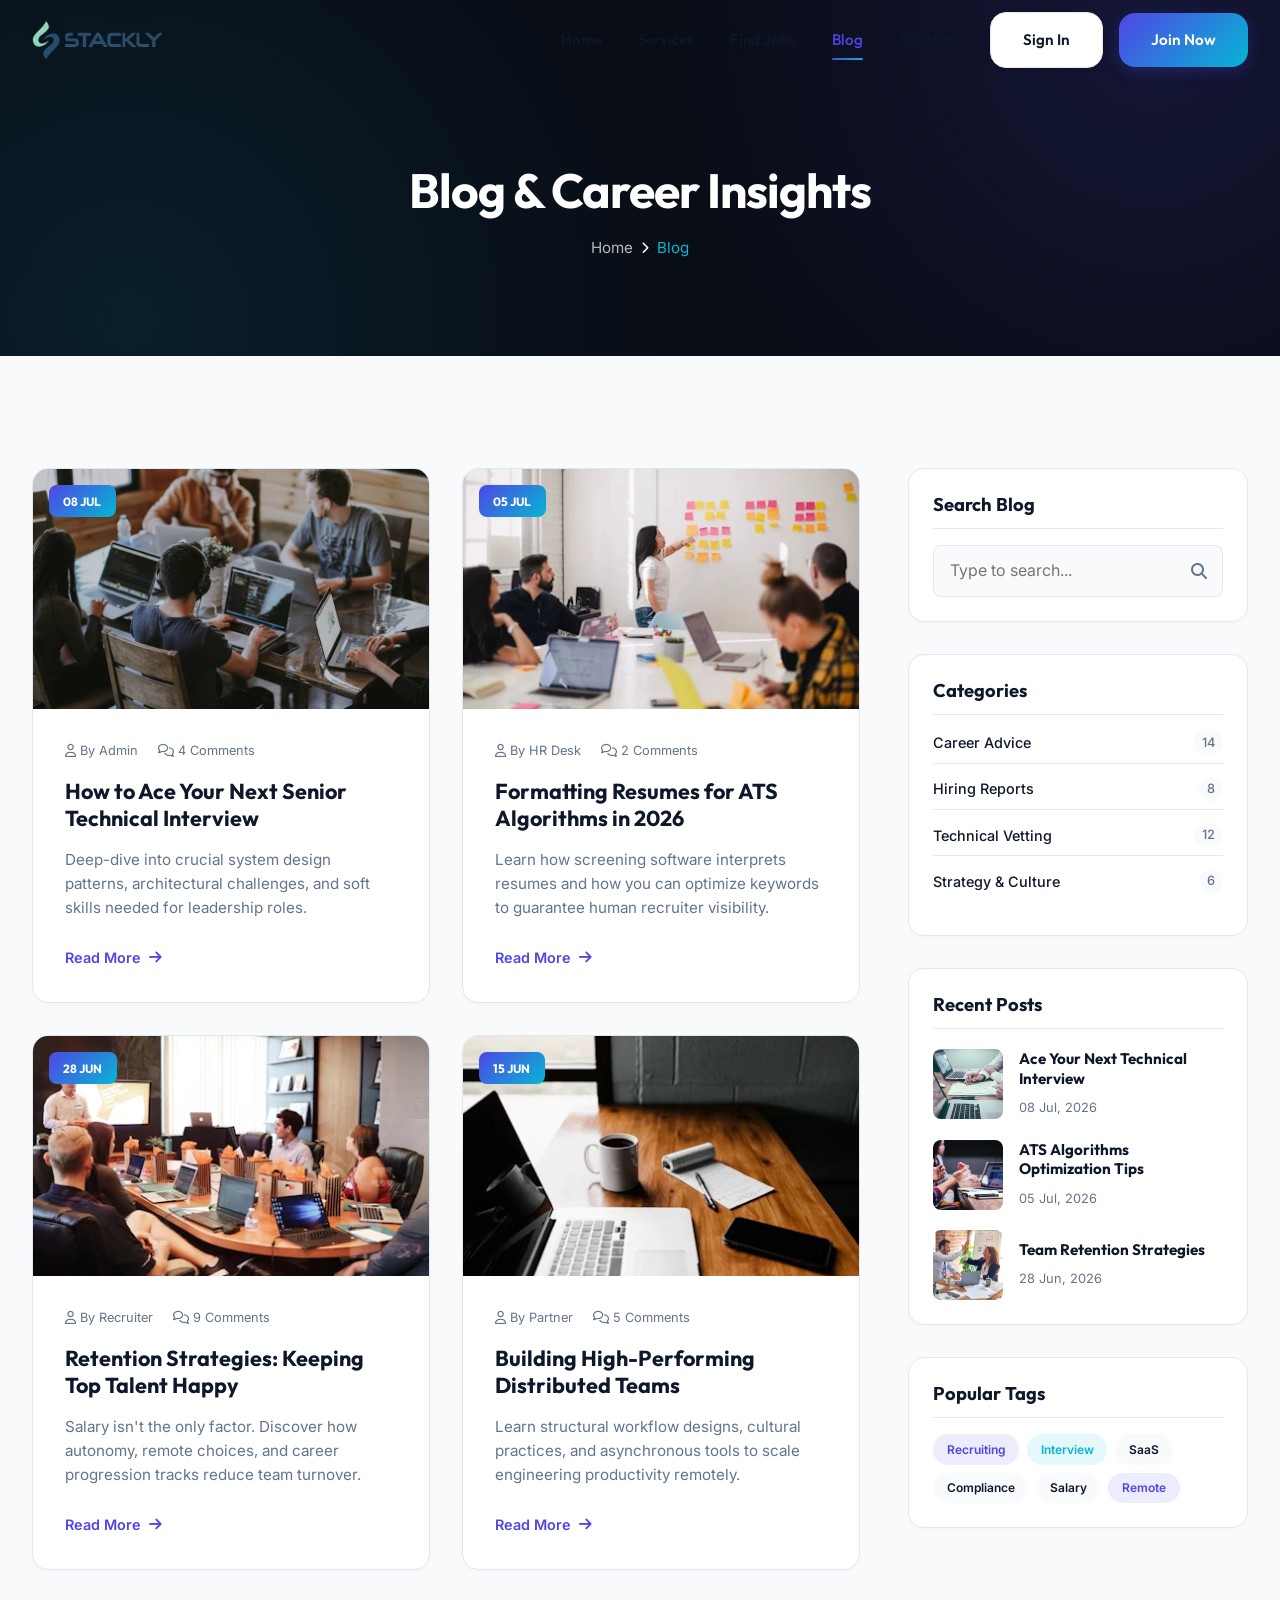
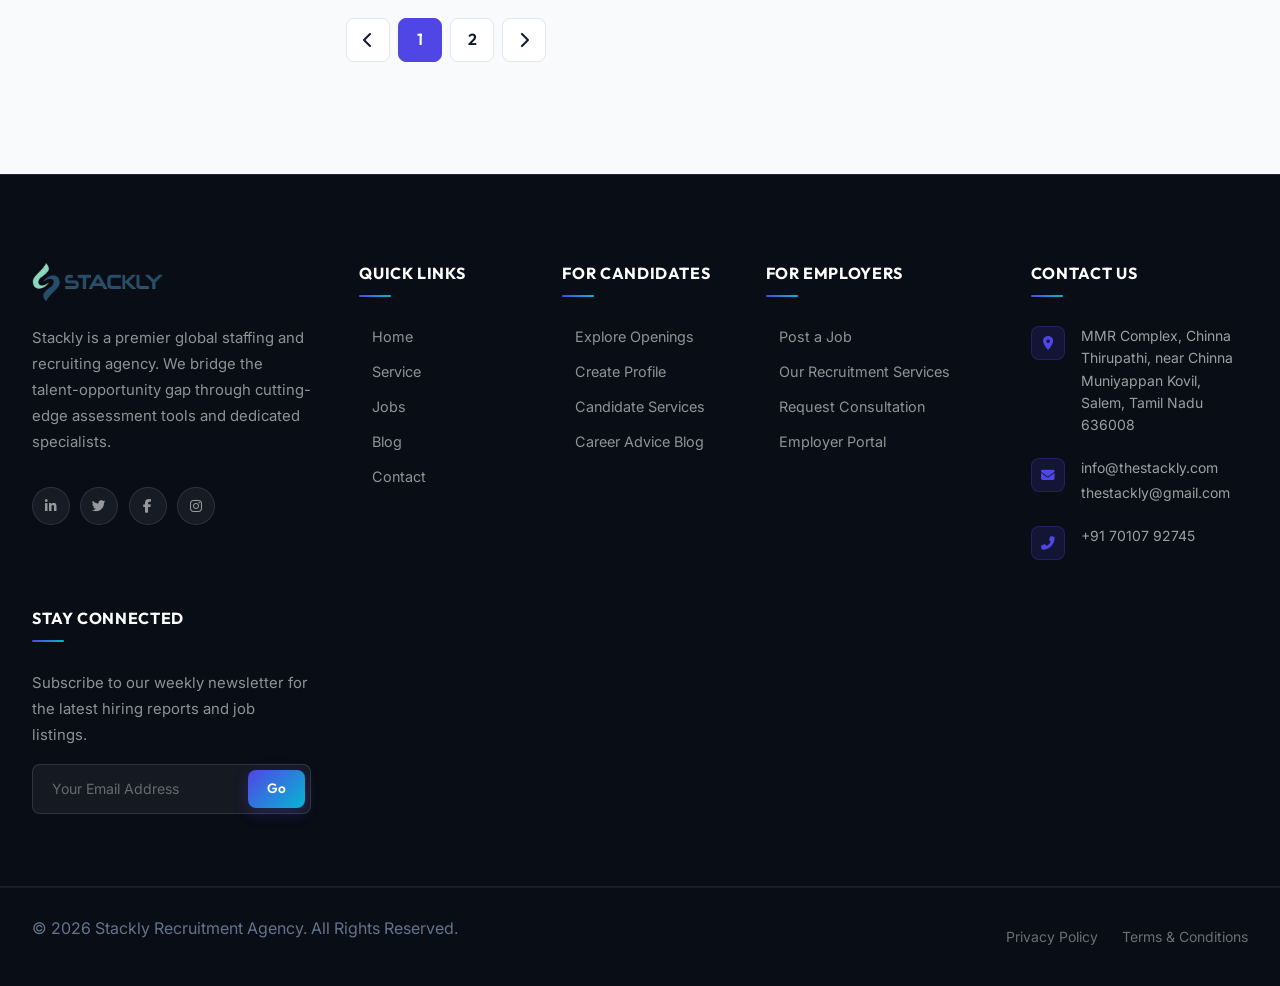
==== commit 6949d849: "Add files via upload" ====
--- a/Blog.html
+++ b/Blog.html
@@ -66,7 +66,7 @@
                         <!-- Post 1 -->
                         <div class="blog-card">
                             <div class="blog-img-box">
-                                <img src="https://images.unsplash.com/photo-1454165804606-c3d57bc86b40?q=80&w=400&auto=format&fit=crop" alt="Interview tips">
+                                <img src="images/blog1.webp" alt="Interview tips">
                                 <span class="blog-date-badge">08 JUL</span>
                             </div>
                             <div class="blog-content">
@@ -74,16 +74,16 @@
                                     <span><i class="far fa-user"></i> By Admin</span>
                                     <span><i class="far fa-comments"></i> 4 Comments</span>
                                 </div>
-                                <h3><a href="#">How to Ace Your Next Senior Technical Interview</a></h3>
+                                <h3><a href="404.html">How to Ace Your Next Senior Technical Interview</a></h3>
                                 <p>Deep-dive into crucial system design patterns, architectural challenges, and soft skills needed for leadership roles.</p>
-                                <a href="#" class="read-more-link">Read More <i class="fas fa-arrow-right"></i></a>
+                                <a href="404.html" class="read-more-link">Read More <i class="fas fa-arrow-right"></i></a>
                             </div>
                         </div>
 
                         <!-- Post 2 -->
                         <div class="blog-card">
                             <div class="blog-img-box">
-                                <img src="https://images.unsplash.com/photo-1507679799987-c73779587ccf?q=80&w=400&auto=format&fit=crop" alt="Resume writing">
+                                <img src="images/blog3.webp" alt="Resume writing">
                                 <span class="blog-date-badge">05 JUL</span>
                             </div>
                             <div class="blog-content">
@@ -91,16 +91,16 @@
                                     <span><i class="far fa-user"></i> By HR Desk</span>
                                     <span><i class="far fa-comments"></i> 2 Comments</span>
                                 </div>
-                                <h3><a href="#">Formatting Resumes for ATS Algorithms in 2026</a></h3>
+                                <h3><a href="404.html">Formatting Resumes for ATS Algorithms in 2026</a></h3>
                                 <p>Learn how screening software interprets resumes and how you can optimize keywords to guarantee human recruiter visibility.</p>
-                                <a href="#" class="read-more-link">Read More <i class="fas fa-arrow-right"></i></a>
+                                <a href="404.html" class="read-more-link">Read More <i class="fas fa-arrow-right"></i></a>
                             </div>
                         </div>
 
                         <!-- Post 3 -->
                         <div class="blog-card">
                             <div class="blog-img-box">
-                                <img src="https://images.unsplash.com/photo-1517245386807-bb43f82c33c4?q=80&w=400&auto=format&fit=crop" alt="Employer tips">
+                                <img src="images/blog4.webp" alt="Employer tips">
                                 <span class="blog-date-badge">28 JUN</span>
                             </div>
                             <div class="blog-content">
@@ -108,16 +108,16 @@
                                     <span><i class="far fa-user"></i> By Recruiter</span>
                                     <span><i class="far fa-comments"></i> 9 Comments</span>
                                 </div>
-                                <h3><a href="#">Retention Strategies: Keeping Top Talent Happy</a></h3>
+                                <h3><a href="404.html">Retention Strategies: Keeping Top Talent Happy</a></h3>
                                 <p>Salary isn't the only factor. Discover how autonomy, remote choices, and career progression tracks reduce team turnover.</p>
-                                <a href="#" class="read-more-link">Read More <i class="fas fa-arrow-right"></i></a>
+                                <a href="404.html" class="read-more-link">Read More <i class="fas fa-arrow-right"></i></a>
                             </div>
                         </div>
 
                         <!-- Post 4 -->
                         <div class="blog-card">
                             <div class="blog-img-box">
-                                <img src="https://images.unsplash.com/photo-1600880292203-757bb62b4baf?q=80&w=400&auto=format&fit=crop" alt="Team scaling">
+                                <img src="images/image1.webp" alt="Team scaling">
                                 <span class="blog-date-badge">15 JUN</span>
                             </div>
                             <div class="blog-content">
@@ -125,19 +125,19 @@
                                     <span><i class="far fa-user"></i> By Partner</span>
                                     <span><i class="far fa-comments"></i> 5 Comments</span>
                                 </div>
-                                <h3><a href="#">Building High-Performing Distributed Teams</a></h3>
+                                <h3><a href="404.html">Building High-Performing Distributed Teams</a></h3>
                                 <p>Learn structural workflow designs, cultural practices, and asynchronous tools to scale engineering productivity remotely.</p>
-                                <a href="#" class="read-more-link">Read More <i class="fas fa-arrow-right"></i></a>
+                                <a href="404.html" class="read-more-link">Read More <i class="fas fa-arrow-right"></i></a>
                             </div>
                         </div>
                     </div>
 
                     <!-- Pagination -->
                     <div class="pagination" style="margin-top: 3rem;">
-                        <a href="#" class="pagination-item"><i class="fas fa-chevron-left"></i></a>
-                        <a href="#" class="pagination-item active">1</a>
-                        <a href="#" class="pagination-item">2</a>
-                        <a href="#" class="pagination-item"><i class="fas fa-chevron-right"></i></a>
+                        <a href="404.html" class="pagination-item"><i class="fas fa-chevron-left"></i></a>
+                        <a href="404.html" class="pagination-item active">1</a>
+                        <a href="404.html" class="pagination-item">2</a>
+                        <a href="404.html" class="pagination-item"><i class="fas fa-chevron-right"></i></a>
                     </div>
                 </main>
                 
@@ -179,21 +179,21 @@
                     <div class="job-sidebar" style="margin-bottom: 2rem; padding: 1.5rem;">
                         <h4 class="widget-title" style="margin-bottom: 1.25rem;">Recent Posts</h4>
                         <div class="recent-post-item">
-                            <img src="https://images.unsplash.com/photo-1454165804606-c3d57bc86b40?q=80&w=70&auto=format&fit=crop" alt="Post thumbnail">
+                            <img src="images/home4.webp" alt="Post thumbnail">
                             <div class="recent-post-info">
                                 <h5><a href="#">Ace Your Next Technical Interview</a></h5>
                                 <span>08 Jul, 2026</span>
                             </div>
                         </div>
                         <div class="recent-post-item">
-                            <img src="https://images.unsplash.com/photo-1507679799987-c73779587ccf?q=80&w=70&auto=format&fit=crop" alt="Post thumbnail">
+                            <img src="images/home6.webp" alt="Post thumbnail">
                             <div class="recent-post-info">
                                 <h5><a href="#">ATS Algorithms Optimization Tips</a></h5>
                                 <span>05 Jul, 2026</span>
                             </div>
                         </div>
                         <div class="recent-post-item" style="margin-bottom: 0;">
-                            <img src="https://images.unsplash.com/photo-1517245386807-bb43f82c33c4?q=80&w=70&auto=format&fit=crop" alt="Post thumbnail">
+                            <img src="images/home2.webp" alt="Post thumbnail">
                             <div class="recent-post-info">
                                 <h5><a href="#">Team Retention Strategies</a></h5>
                                 <span>28 Jun, 2026</span>
@@ -205,12 +205,12 @@
                     <div class="job-sidebar" style="padding: 1.5rem;">
                         <h4 class="widget-title" style="margin-bottom: 1rem;">Popular Tags</h4>
                         <div class="job-tags" style="margin-bottom: 0;">
-                            <a href="#" class="badge badge-primary">Recruiting</a>
-                            <a href="#" class="badge badge-secondary">Interview</a>
-                            <a href="#" class="badge" style="background-color: var(--bg-main);">SaaS</a>
-                            <a href="#" class="badge" style="background-color: var(--bg-main);">Compliance</a>
-                            <a href="#" class="badge" style="background-color: var(--bg-main);">Salary</a>
-                            <a href="#" class="badge badge-primary">Remote</a>
+                            <a href="404.html" class="badge badge-primary">Recruiting</a>
+                            <a href="404.html" class="badge badge-secondary">Interview</a>
+                            <a href="404.html" class="badge" style="background-color: var(--bg-main);">SaaS</a>
+                            <a href="404.html" class="badge" style="background-color: var(--bg-main);">Compliance</a>
+                            <a href="404.html" class="badge" style="background-color: var(--bg-main);">Salary</a>
+                            <a href="404.html" class="badge badge-primary">Remote</a>
                         </div>
                     </div>
                 </aside>
@@ -225,7 +225,7 @@
     <footer class="footer">
         <div class="footer-top">
             <div class="container">
-                <div class="grid grid-4">
+                <div class="footer-grid">
                     <!-- Column 1: Info -->
                     <div>
                         <a href="index.html" class="footer-logo">
@@ -233,13 +233,25 @@
                         </a>
                         <p class="footer-desc">Stackly is a premier global staffing and recruiting agency. We bridge the talent-opportunity gap through cutting-edge assessment tools and dedicated specialists.</p>
                         <div class="footer-socials">
-                            <a href="#" aria-label="Follow us on LinkedIn"><i class="fab fa-linkedin-in"></i></a>
-                            <a href="#" aria-label="Follow us on Twitter"><i class="fab fa-twitter"></i></a>
-                            <a href="#" aria-label="Follow us on Facebook"><i class="fab fa-facebook-f"></i></a>
-                            <a href="#" aria-label="Follow us on Instagram"><i class="fab fa-instagram"></i></a>
+                            <a href="404.html" aria-label="Follow us on LinkedIn"><i class="fab fa-linkedin-in"></i></a>
+                            <a href="404.html" aria-label="Follow us on Twitter"><i class="fab fa-twitter"></i></a>
+                            <a href="404.html" aria-label="Follow us on Facebook"><i class="fab fa-facebook-f"></i></a>
+                            <a href="404.html" aria-label="Follow us on Instagram"><i class="fab fa-instagram"></i></a>
                         </div>
                     </div>
                     <!-- Column 2: Quick Links -->
+                     <div>
+                        <h4 class="footer-title">Quick Links</h4>
+                        <div class="footer-links">
+                            <a href="index.html">Home</a>
+                            <a href="service.html">Service</a>
+                            <a href="Project.html">Jobs</a>
+                            <a href="Blog.html">Blog</a>
+                            <a href="Contact.html">Contact</a>
+                        </div>
+                    </div>
+
+
                     <div>
                         <h4 class="footer-title">For Candidates</h4>
                         <div class="footer-links">
@@ -259,7 +271,38 @@
                             <a href="signin.html">Employer Portal</a>
                         </div>
                     </div>
-                    <!-- Column 4: Newsletter -->
+                    <!-- Column 4: Contact Us -->
+                    <div>
+                        <h4 class="footer-title">Contact Us</h4>
+                        <div class="footer-contact-list">
+                            <div class="footer-contact-item">
+                                <div class="footer-contact-icon">
+                                    <i class="fas fa-map-marker-alt"></i>
+                                </div>
+                                <div class="footer-contact-text">
+                                    <p>MMR Complex, Chinna Thirupathi, near Chinna Muniyappan Kovil, Salem, Tamil Nadu 636008</p>
+                                </div>
+                            </div>
+                            <div class="footer-contact-item">
+                                <div class="footer-contact-icon">
+                                    <i class="fas fa-envelope"></i>
+                                </div>
+                                <div class="footer-contact-text">
+                                    <a href="mailto:info@thestackly.com">info@thestackly.com</a>
+                                    <a href="mailto:thestackly@gmail.com">thestackly@gmail.com</a>
+                                </div>
+                            </div>
+                            <div class="footer-contact-item">
+                                <div class="footer-contact-icon">
+                                    <i class="fas fa-phone-alt"></i>
+                                </div>
+                                <div class="footer-contact-text">
+                                    <a href="tel:+917010792745">+91 70107 92745</a>
+                                </div>
+                            </div>
+                        </div>
+                    </div>
+                    <!-- Column 5: Newsletter -->
                     <div>
                         <h4 class="footer-title">Stay Connected</h4>
                         <p class="footer-desc" style="margin-bottom: 1rem;">Subscribe to our weekly newsletter for the latest hiring reports and job listings.</p>
@@ -278,13 +321,13 @@
             <div class="container flex-between">
                 <p>&copy; 2026 Stackly Recruitment Agency. All Rights Reserved.</p>
                 <div class="footer-bottom-links">
-                    <a href="#">Privacy Policy</a>
-                    <a href="#">Terms & Conditions</a>
-                    <a href="404.html">Sitemap</a>
+                    <a href="404.html">Privacy Policy</a>
+                    <a href="404.html">Terms & Conditions</a>
                 </div>
             </div>
         </div>
     </footer>
+
 
     <!-- Script file -->
     <script src="js/script.js"></script>
--- a/css/style.css
+++ b/css/style.css
@@ -183,6 +183,39 @@
 .grid-2 { grid-template-columns: repeat(2, 1fr); }
 .grid-3 { grid-template-columns: repeat(3, 1fr); }
 .grid-4 { grid-template-columns: repeat(4, 1fr); }
+.grid-5 { grid-template-columns: repeat(5, 1fr); }
+
+/* Global Responsive Grid Behaviors */
+@media (max-width: 991px) {
+    .grid-3 { grid-template-columns: repeat(2, 1fr); }
+    .grid-4 { grid-template-columns: repeat(2, 1fr); }
+    .grid-5 { grid-template-columns: repeat(3, 1fr); }
+    
+    /* Force inline-styled grids (sidebars, dashboard panels) to stack on tablet/mobile */
+    .grid[style*="grid-template-columns"] {
+        grid-template-columns: 1fr !important;
+    }
+}
+
+@media (max-width: 768px) {
+    .grid-2 { grid-template-columns: 1fr; }
+    .grid-3 { grid-template-columns: 1fr; }
+    .grid-4 { grid-template-columns: 1fr; }
+    .grid-5 { grid-template-columns: repeat(2, 1fr); }
+}
+
+@media (max-width: 480px) {
+    .grid-5 { grid-template-columns: 1fr; }
+    .container { padding: 0 1.25rem; }
+}
+
+/* Footer-specific proportioned 5-column grid */
+.footer-grid {
+    display: grid;
+    grid-template-columns: 1.8fr 1fr 1fr 1.4fr 1.4fr;
+    gap: 3rem;
+    align-items: flex-start;
+}
 
 .flex {
     display: flex;
@@ -1550,14 +1583,14 @@
 }
 
 .auth-banner-content h1 {
-    color: #ffffff;
+    color: rgb(142, 229, 235);
     font-size: 3.5rem;
     line-height: 1.15;
     margin-bottom: 1.5rem;
 }
 
 .auth-banner-content p {
-    color: rgba(255, 255, 255, 0.8);
+    color: rgb(195, 148, 238);
     font-size: 1.2rem;
     max-width: 500px;
 }
@@ -2015,14 +2048,15 @@
     background-color: var(--dark-bg);
     color: #ffffff;
     border-top: 1px solid var(--dark-border);
-    padding-top: 5rem;
+    padding-top: 5.5rem;
 }
 
 .footer-top {
-    padding-bottom: 4rem;
-    border-bottom: 1px solid var(--dark-border);
-}
-
+    padding-bottom: 4.5rem;
+    border-bottom: 1px solid rgba(255, 255, 255, 0.08);
+}
+
+/* Brand column */
 .footer-logo {
     display: flex;
     align-items: center;
@@ -2035,27 +2069,29 @@
 }
 
 .footer-desc {
-    color: var(--text-muted-dark);
-    font-size: 0.95rem;
+    color: rgba(255, 255, 255, 0.55);
+    font-size: 0.93rem;
+    line-height: 1.75;
     margin-bottom: 2rem;
-    max-width: 320px;
+    max-width: 280px;
 }
 
 .footer-socials {
     display: flex;
-    gap: 0.75rem;
+    gap: 0.65rem;
 }
 
 .footer-socials a {
-    width: 40px;
-    height: 40px;
+    width: 38px;
+    height: 38px;
     border-radius: var(--radius-full);
-    background-color: var(--dark-card);
-    border: 1px solid var(--dark-border);
+    background-color: rgba(255, 255, 255, 0.06);
+    border: 1px solid rgba(255, 255, 255, 0.1);
     display: flex;
     align-items: center;
     justify-content: center;
-    color: var(--text-muted-dark);
+    color: rgba(255, 255, 255, 0.55);
+    font-size: 0.85rem;
     transition: all var(--transition-fast);
 }
 
@@ -2064,81 +2100,181 @@
     color: #ffffff;
     border-color: var(--primary);
     transform: translateY(-3px);
-}
-
+    box-shadow: 0 6px 16px rgba(79, 70, 229, 0.3);
+}
+
+/* Column titles */
 .footer-title {
     color: #ffffff;
-    font-size: 1.15rem;
-    margin-bottom: 1.5rem;
+    font-family: var(--font-heading);
+    font-size: 1rem;
+    font-weight: 700;
+    letter-spacing: 0.04em;
+    text-transform: uppercase;
+    margin-bottom: 1.75rem;
+    padding-bottom: 0.85rem;
     position: relative;
 }
 
+.footer-title::after {
+    content: '';
+    position: absolute;
+    bottom: 0;
+    left: 0;
+    width: 32px;
+    height: 2px;
+    background: var(--gradient-primary);
+    border-radius: var(--radius-full);
+}
+
+/* Quick links & nav columns */
 .footer-links {
-    display: flex;
-    flex-direction: column;
-    gap: 0.85rem;
-}
-
-.footer-links a {
-    color: var(--text-muted-dark);
-    font-size: 0.95rem;
-    transition: color var(--transition-fast);
-}
-
-.footer-links a:hover {
-    color: var(--secondary);
-    padding-left: 5px;
-}
-
-.newsletter-form {
     display: flex;
     flex-direction: column;
     gap: 0.75rem;
 }
 
+.footer-links a {
+    color: rgba(255, 255, 255, 0.55);
+    font-size: 0.9rem;
+    display: flex;
+    align-items: center;
+    gap: 0.5rem;
+    transition: all var(--transition-fast);
+}
+
+.footer-links a::before {
+    content: '';
+    display: inline-block;
+    width: 5px;
+    height: 5px;
+    border-radius: 50%;
+    background-color: var(--primary);
+    opacity: 0;
+    flex-shrink: 0;
+    transition: opacity var(--transition-fast), transform var(--transition-fast);
+    transform: scale(0);
+}
+
+.footer-links a:hover {
+    color: #ffffff;
+    padding-left: 4px;
+}
+
+.footer-links a:hover::before {
+    opacity: 1;
+    transform: scale(1);
+}
+
+/* Newsletter column */
+.newsletter-form {
+    display: flex;
+    flex-direction: column;
+    gap: 0.75rem;
+}
+
 .newsletter-input-group {
     display: flex;
-    border: 1px solid var(--dark-border);
+    border: 1px solid rgba(255, 255, 255, 0.12);
     border-radius: var(--radius-sm);
-    background-color: var(--dark-card);
-    padding: 0.35rem;
+    background-color: rgba(255, 255, 255, 0.05);
+    padding: 0.3rem;
+    transition: border-color var(--transition-fast);
+}
+
+.newsletter-input-group:focus-within {
+    border-color: var(--primary);
 }
 
 .newsletter-input-group input {
     width: 100%;
-    padding: 0.5rem 1rem;
+    padding: 0.5rem 0.9rem;
     color: #ffffff;
-    font-size: 0.9rem;
+    font-size: 0.88rem;
+    background: transparent;
 }
 
 .newsletter-input-group input::placeholder {
-    color: var(--text-muted-dark);
+    color: rgba(255, 255, 255, 0.35);
 }
 
 .newsletter-input-group .btn {
-    padding: 0.5rem 1.25rem;
-}
-
+    padding: 0.5rem 1.2rem;
+    font-size: 0.85rem;
+    white-space: nowrap;
+    flex-shrink: 0;
+}
+
+/* Footer bottom bar */
 .footer-bottom {
-    padding: 2rem 0;
-    font-size: 0.9rem;
-    color: var(--text-muted-dark);
+    padding: 1.75rem 0;
+    font-size: 0.875rem;
+    color: rgba(255, 255, 255, 0.4);
+    border-top: 1px solid rgba(255, 255, 255, 0.06);
 }
 
 .footer-bottom-links {
     display: flex;
     gap: 1.5rem;
+}
+
+.footer-bottom-links a {
+    color: rgba(255, 255, 255, 0.4);
+    transition: color var(--transition-fast);
 }
 
 .footer-bottom-links a:hover {
     color: var(--secondary);
 }
 
+/* Responsive footer grid */
+@media (max-width: 1200px) {
+    .footer-grid {
+        grid-template-columns: 1.5fr 1fr 1fr;
+        gap: 2.5rem;
+    }
+
+    .footer-grid > div:nth-child(1) {
+        grid-column: 1 / -1;
+    }
+
+    .footer-desc {
+        max-width: 480px;
+    }
+}
+
 @media (max-width: 768px) {
+    .footer-grid {
+        grid-template-columns: 1fr 1fr;
+        gap: 2rem;
+    }
+
+    .footer-grid > div:nth-child(1) {
+        grid-column: 1 / -1;
+    }
+
+    .footer-desc {
+        max-width: 100%;
+    }
+
+    .footer {
+        padding-top: 4rem;
+    }
+
+    .footer-top {
+        padding-bottom: 3rem;
+    }
+
     .footer-bottom .container {
         flex-direction: column;
         gap: 1rem;
         text-align: center;
+    }
+}
+
+@media (max-width: 480px) {
+    .footer-grid {
+        grid-template-columns: 1fr;
     }
 }
 
@@ -2582,3 +2718,55 @@
     font-size: 0.75rem;
     color: var(--text-muted);
 }
+
+/* ==========================================================================
+   FOOTER CONTACT LIST
+   ========================================================================== */
+.footer-contact-list {
+    display: flex;
+    flex-direction: column;
+    gap: 1.25rem;
+}
+
+.footer-contact-item {
+    display: flex;
+    align-items: flex-start;
+    gap: 1rem;
+}
+
+.footer-contact-icon {
+    width: 34px;
+    height: 34px;
+    border-radius: var(--radius-sm);
+    background-color: rgba(79, 70, 229, 0.15);
+    border: 1px solid rgba(79, 70, 229, 0.25);
+    display: flex;
+    align-items: center;
+    justify-content: center;
+    flex-shrink: 0;
+    margin-top: 0.1rem;
+}
+
+.footer-contact-icon i {
+    color: var(--primary);
+    font-size: 0.85rem;
+}
+
+.footer-contact-text {
+    display: flex;
+    flex-direction: column;
+    gap: 0.2rem;
+}
+
+.footer-contact-text p,
+.footer-contact-text a {
+    font-size: 0.875rem;
+    color: rgba(255, 255, 255, 0.6);
+    line-height: 1.6;
+    margin-bottom: 0;
+    transition: color var(--transition-fast);
+}
+
+.footer-contact-text a:hover {
+    color: var(--secondary);
+}
